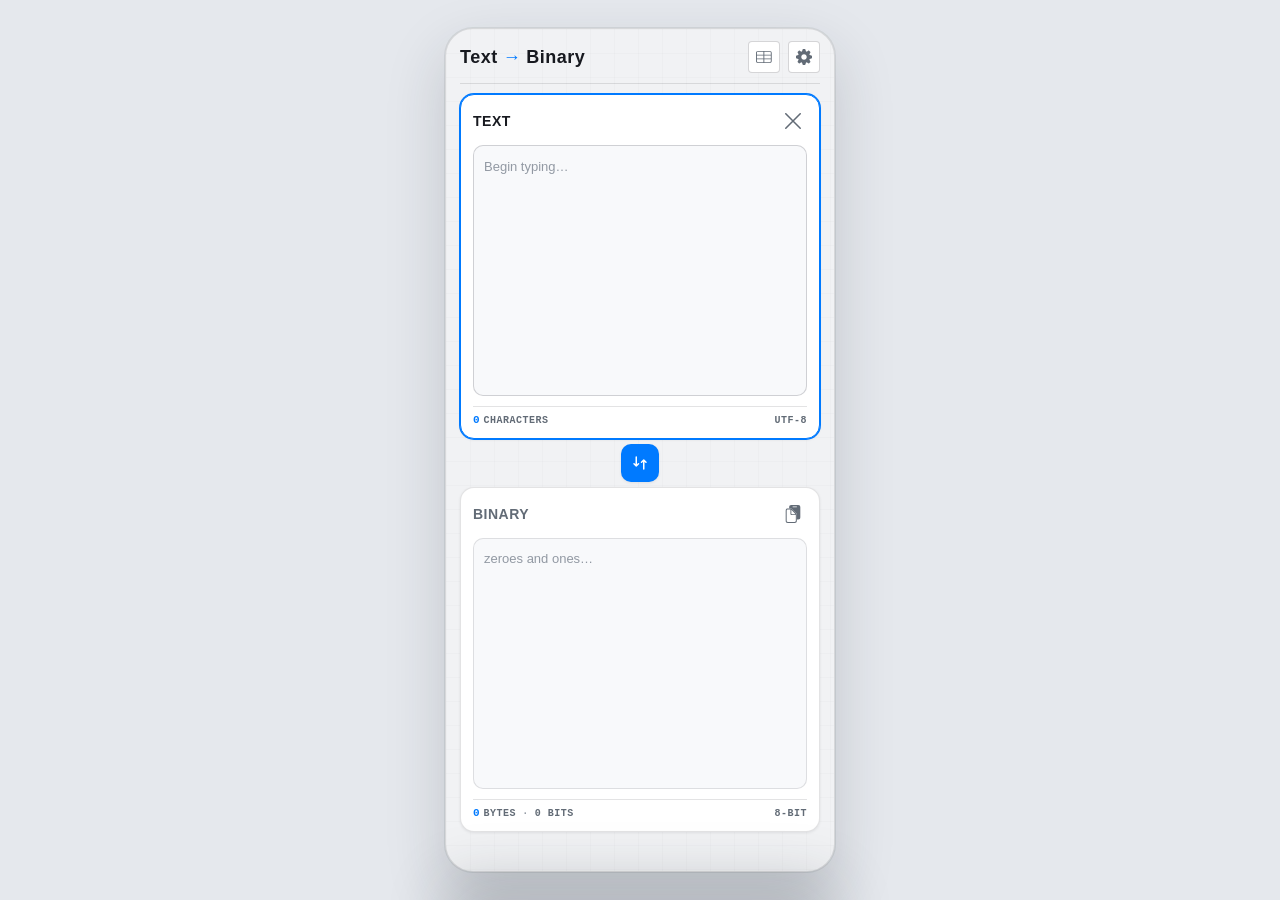
==== index.html @ 782ced68 "Initial commit" ====
<!DOCTYPE html>
<html lang="en" data-theme="light">
<head>
<meta charset="UTF-8">
<meta name="viewport" content="width=device-width, initial-scale=1.0, viewport-fit=cover, user-scalable=no, maximum-scale=1.0, minimum-scale=1.0">
<meta name="apple-mobile-web-app-capable" content="yes">
<meta name="mobile-web-app-capable" content="yes">
<meta name="apple-mobile-web-app-status-bar-style" content="default">
<meta name="apple-mobile-web-app-title" content="Binary">
<meta name="format-detection" content="telephone=no">
<meta name="theme-color" content="#f1f2f4" id="themeColor">
<link rel="apple-touch-icon" href="icon.svg">
<link rel="icon" type="image/svg+xml" href="icon.svg">
<link rel="manifest" href="manifest.json">
<title>Binary Translator</title>
<link rel="stylesheet" href="style.css">
<link rel="stylesheet" href="asciiTable/asciiTable.css">
</head>
<body>

<div class="phone">
  <div class="app">
    <header class="header">
      <div class="title">
        <h1 class="name" id="modeTitle">
          <span id="titleFrom">Text</span>
          <span class="title-arrow">→</span>
          <span id="titleTo">Binary</span>
        </h1>
      </div>
      <div class="header-actions">
        <button class="icon-btn ascii-open-btn" id="asciiOpenBtn" aria-label="Open ASCII lookup table" aria-controls="asciiScreen">
          <svg xmlns="http://www.w3.org/2000/svg" viewBox="0 0 24.0781 18.3672" fill="currentColor"><g><rect height="18.3672" opacity="0" width="24.0781" x="0" y="0" fill="none" stroke="none"/><path d="M0.414062 7.04688L23.3359 7.04688L23.3359 5.66406L0.414062 5.66406ZM0.414062 12.7109L23.3359 12.7109L23.3359 11.3281L0.414062 11.3281ZM11.1406 17.9531L12.5234 17.9531L12.5234 0.414062L11.1406 0.414062ZM3.03906 18.3672L20.625 18.3672C22.6484 18.3672 23.6719 17.3438 23.6719 15.3594L23.6719 3.01562C23.6719 1.02344 22.6484 0 20.625 0L3.03906 0C1.02344 0 0 1.01562 0 3.01562L0 15.3594C0 17.3594 1.02344 18.3672 3.03906 18.3672ZM3.07031 16.9844C1.97656 16.9844 1.38281 16.4062 1.38281 15.2812L1.38281 3.08594C1.38281 1.96875 1.97656 1.38281 3.07031 1.38281L20.6016 1.38281C21.6719 1.38281 22.2812 1.96875 22.2812 3.08594L22.2812 15.2812C22.2812 16.4062 21.6719 16.9844 20.6016 16.9844Z" fill="currentColor" stroke="none"/></g></svg>
        </button>
        <button class="icon-btn settings-btn" id="settingsBtn" aria-label="Settings">
          <svg xmlns="http://www.w3.org/2000/svg" viewBox="0 0 20.953 20.961" fill="currentColor"><g><path d="M9.53125 20.9609L11.4219 20.9609C11.9609 20.9609 12.3359 20.6484 12.4609 20.1094L12.9766 17.9297C13.3359 17.8047 13.6953 17.6641 14.0156 17.5156L15.9219 18.6953C16.375 18.9844 16.875 18.9375 17.2422 18.5625L18.5703 17.2422C18.9453 16.8672 19 16.3594 18.6953 15.8984L17.5234 14.0078C17.6719 13.6719 17.8125 13.3281 17.9219 12.9844L20.1172 12.4688C20.6562 12.3438 20.9531 11.9688 20.9531 11.4297L20.9531 9.5625C20.9531 9.03125 20.6562 8.66406 20.1172 8.53125L17.9375 8.00781C17.8125 7.63281 17.6641 7.28906 17.5391 6.98438L18.7109 5.0625C19 4.60156 18.9688 4.125 18.5859 3.74219L17.2422 2.41406C16.8594 2.0625 16.3984 1.98438 15.9453 2.27344L14.0156 3.46875C13.7031 3.3125 13.3516 3.17969 12.9766 3.05469L12.4609 0.851562C12.3359 0.3125 11.9609 0 11.4219 0L9.53125 0C8.99219 0 8.61719 0.3125 8.49219 0.851562L7.97656 3.03906C7.61719 3.16406 7.25781 3.29688 6.92969 3.46094L5.00781 2.27344C4.55469 1.98438 4.07812 2.04688 3.71094 2.41406L2.36719 3.74219C1.98438 4.125 1.95312 4.60156 2.24219 5.0625L3.41406 6.98438C3.28906 7.28906 3.14062 7.63281 3.01562 8.00781L0.835938 8.53125C0.304688 8.66406 0 9.03125 0 9.5625L0 11.4297C0 11.9688 0.304688 12.3438 0.835938 12.4688L3.03125 12.9844C3.14062 13.3281 3.28125 13.6719 3.42969 14.0078L2.25781 15.8984C1.95312 16.3594 2.00781 16.8672 2.38281 17.2422L3.71094 18.5625C4.07812 18.9375 4.57812 18.9844 5.03125 18.6953L6.9375 17.5156C7.26562 17.6641 7.61719 17.8047 7.97656 17.9297L8.49219 20.1094C8.61719 20.6484 8.99219 20.9609 9.53125 20.9609ZM10.4766 14.0625C8.5 14.0625 6.89062 12.4531 6.89062 10.4766C6.89062 8.5 8.5 6.89062 10.4766 6.89062C12.4531 6.89062 14.0625 8.5 14.0625 10.4766C14.0625 12.4531 12.4531 14.0625 10.4766 14.0625Z" fill="currentColor" stroke="none"/></g></svg>
        </button>
      </div>
    </header>

    <section class="panel active" id="panelText">
      <div class="panel-head">
        <span class="tag">
          <span class="name">Text</span>
        </span>
        <div class="tools">
          <button class="tool" data-act="copy" data-tgt="text" aria-label="Copy text">
            <svg xmlns="http://www.w3.org/2000/svg" viewBox="0 0 20.469 25.18" fill="currentColor"><g><path d="M20.4688 3.03906L20.4688 17.2031C20.4688 19.2188 19.4609 20.2422 17.4609 20.2422L15.5859 20.2422L15.5859 14.0781C15.5859 12.9141 15.4453 12.4062 14.7188 11.6719L8.92969 5.80469C8.24219 5.10156 7.67969 4.9375 6.64062 4.9375L4.88281 4.9375L4.88281 3.03906C4.88281 1.01562 5.89844 0 7.89844 0L17.4609 0C19.4609 0 20.4688 1.01562 20.4688 3.03906ZM10.2891 2.00781C9.875 2.00781 9.67969 2.27344 9.67969 2.5625L9.67969 2.75781C9.67969 3.04688 9.875 3.3125 10.2891 3.3125L15.0703 3.3125C15.4766 3.3125 15.6719 3.04688 15.6719 2.75781L15.6719 2.5625C15.6719 2.27344 15.4766 2.00781 15.0703 2.00781Z" fill="currentColor" stroke="none"/><path d="M0 22.1406C0 24.1641 1.00781 25.1797 3.00781 25.1797L12.5781 25.1797C14.5781 25.1797 15.5859 24.1562 15.5859 22.1406L15.5859 14.0781C15.5859 12.9141 15.4453 12.4062 14.7188 11.6719L8.92969 5.80469C8.24219 5.10156 7.67969 4.9375 6.64062 4.9375L3.00781 4.9375C1.02344 4.9375 0 5.96875 0 7.97656ZM1.38281 22.1172L1.38281 8.00781C1.38281 6.9375 1.96094 6.32031 3.08594 6.32031L6.625 6.32031L6.625 12.3125C6.625 13.5078 7.22656 14.0781 8.39062 14.0781L14.2031 14.0781L14.2031 22.1172C14.2031 23.2031 13.625 23.7969 12.5 23.7969L3.07812 23.7969C1.96094 23.7969 1.38281 23.2031 1.38281 22.1172ZM8.54688 12.7734C8.10156 12.7734 7.92969 12.6016 7.92969 12.1562L7.92969 6.69531L13.9297 12.7734Z" fill="currentColor" stroke="none"/></g></svg>
          </button>
          <button class="tool" data-act="clear" data-tgt="text" aria-label="Clear text">
            <svg xmlns="http://www.w3.org/2000/svg" viewBox="0 0.024 15.805 15.799" fill="currentColor"><g><path d="M14.501 0.243174L0.219736 14.5244C-0.0693262 14.8135-0.0771387 15.3057 0.219736 15.6025C0.524424 15.8916 1.0088 15.8916 1.30567 15.6025L15.5791 1.3213C15.876 1.03224 15.8838 0.540049 15.5791 0.243174C15.2822-0.0458887 14.7979-0.0537012 14.501 0.243174ZM15.5791 14.5244L1.30567 0.243174C1.0088-0.0458887 0.516611-0.0537012 0.219736 0.243174C-0.0693262 0.547861-0.0693262 1.03224 0.219736 1.3213L14.501 15.6025C14.79 15.8916 15.29 15.8994 15.5791 15.6025C15.876 15.2979 15.876 14.8135 15.5791 14.5244Z" fill="currentColor" stroke="none"/></g></svg>
          </button>
        </div>
      </div>
      <div class="content" id="textInput" contenteditable="true" spellcheck="false" autocapitalize="off" autocorrect="off" data-placeholder="Begin typing&hellip;"></div>
      <div class="meta">
        <span><span class="num" id="textNum">0</span><span id="textNumWord">characters</span></span>
        <span id="textEnc">UTF-8</span>
      </div>
    </section>

    <div class="swap-wrap">
      <button class="swap" id="swap" aria-label="Swap direction">
        <svg viewBox="0 0 24 24" fill="none" stroke="currentColor" stroke-width="2" stroke-linecap="round"><path d="M7 4v12m0 0l-3-3m3 3l3-3M17 20V8m0 0l-3 3m3-3l3 3"/></svg>
      </button>
    </div>

    <section class="panel" id="panelBin">
      <div class="panel-head">
        <span class="tag">
          <span class="name">Binary</span>
        </span>
        <div class="tools">
          <button class="tool" data-act="copy" data-tgt="bin" aria-label="Copy binary">
            <svg xmlns="http://www.w3.org/2000/svg" viewBox="0 0 20.469 25.18" fill="currentColor"><g><path d="M20.4688 3.03906L20.4688 17.2031C20.4688 19.2188 19.4609 20.2422 17.4609 20.2422L15.5859 20.2422L15.5859 14.0781C15.5859 12.9141 15.4453 12.4062 14.7188 11.6719L8.92969 5.80469C8.24219 5.10156 7.67969 4.9375 6.64062 4.9375L4.88281 4.9375L4.88281 3.03906C4.88281 1.01562 5.89844 0 7.89844 0L17.4609 0C19.4609 0 20.4688 1.01562 20.4688 3.03906ZM10.2891 2.00781C9.875 2.00781 9.67969 2.27344 9.67969 2.5625L9.67969 2.75781C9.67969 3.04688 9.875 3.3125 10.2891 3.3125L15.0703 3.3125C15.4766 3.3125 15.6719 3.04688 15.6719 2.75781L15.6719 2.5625C15.6719 2.27344 15.4766 2.00781 15.0703 2.00781Z" fill="currentColor" stroke="none"/><path d="M0 22.1406C0 24.1641 1.00781 25.1797 3.00781 25.1797L12.5781 25.1797C14.5781 25.1797 15.5859 24.1562 15.5859 22.1406L15.5859 14.0781C15.5859 12.9141 15.4453 12.4062 14.7188 11.6719L8.92969 5.80469C8.24219 5.10156 7.67969 4.9375 6.64062 4.9375L3.00781 4.9375C1.02344 4.9375 0 5.96875 0 7.97656ZM1.38281 22.1172L1.38281 8.00781C1.38281 6.9375 1.96094 6.32031 3.08594 6.32031L6.625 6.32031L6.625 12.3125C6.625 13.5078 7.22656 14.0781 8.39062 14.0781L14.2031 14.0781L14.2031 22.1172C14.2031 23.2031 13.625 23.7969 12.5 23.7969L3.07812 23.7969C1.96094 23.7969 1.38281 23.2031 1.38281 22.1172ZM8.54688 12.7734C8.10156 12.7734 7.92969 12.6016 7.92969 12.1562L7.92969 6.69531L13.9297 12.7734Z" fill="currentColor" stroke="none"/></g></svg>
          </button>
          <button class="tool" data-act="clear" data-tgt="bin" aria-label="Clear binary">
            <svg xmlns="http://www.w3.org/2000/svg" viewBox="0 0.024 15.805 15.799" fill="currentColor"><g><path d="M14.501 0.243174L0.219736 14.5244C-0.0693262 14.8135-0.0771387 15.3057 0.219736 15.6025C0.524424 15.8916 1.0088 15.8916 1.30567 15.6025L15.5791 1.3213C15.876 1.03224 15.8838 0.540049 15.5791 0.243174C15.2822-0.0458887 14.7979-0.0537012 14.501 0.243174ZM15.5791 14.5244L1.30567 0.243174C1.0088-0.0458887 0.516611-0.0537012 0.219736 0.243174C-0.0693262 0.547861-0.0693262 1.03224 0.219736 1.3213L14.501 15.6025C14.79 15.8916 15.29 15.8994 15.5791 15.6025C15.876 15.2979 15.876 14.8135 15.5791 14.5244Z" fill="currentColor" stroke="none"/></g></svg>
          </button>
        </div>
      </div>
      <div class="content" id="binInput" contenteditable="false" inputmode="none" spellcheck="false" autocapitalize="off" autocorrect="off" role="textbox" aria-label="Binary input" aria-multiline="true" tabindex="0" data-placeholder="zeroes and ones&hellip;"></div>
      <div class="meta">
        <span><span class="num" id="binNum">0</span><span id="binNumWord">bytes</span><span class="dot-sep">&middot;</span><span id="binBits">0 bits</span></span>
        <span>8-bit</span>
      </div>
    </section>

    <div class="kbd hidden" id="kbd">
      <button class="key" type="button" data-k="0" aria-label="Zero">0</button>
      <button class="key" type="button" data-k="1" aria-label="One">1</button>
      <button class="key key-back" type="button" data-k="back" aria-label="Backspace">
        <svg xmlns="http://www.w3.org/2000/svg" viewBox="0 0.023 21.539 18.359" fill="currentColor"><g><path d="M18.4922 18.3828C20.5078 18.3828 21.5391 17.375 21.5391 15.375L21.5391 3.03125C21.5391 1.03125 20.5078 0.0234375 18.4922 0.0234375L9.82031 0.0234375C8.66406 0.0234375 7.71094 0.296875 6.91406 1.13281L0.90625 7.33594C0.273438 7.98438 0 8.5625 0 9.17969C0 9.79688 0.265625 10.3828 0.90625 11.0312L6.92188 17.1641C7.71875 17.9922 8.67188 18.375 9.82812 18.375ZM18.4688 17L9.80469 17C9.02344 17 8.5 16.7812 7.95312 16.2188L1.97656 10.1172C1.61719 9.74219 1.5 9.47656 1.5 9.17969C1.5 8.88281 1.625 8.61719 1.97656 8.25L7.94531 2.08594C8.48438 1.52344 9.02344 1.40625 9.79688 1.40625L18.4688 1.40625C19.5547 1.40625 20.1484 1.98438 20.1484 3.10156L20.1484 15.3047C20.1484 16.4219 19.5547 17 18.4688 17Z" fill="currentColor" stroke="none"/><path d="M9.61719 13.1797L16.5703 6.21094C16.7109 6.07812 16.7891 5.91406 16.7891 5.71875C16.7891 5.33594 16.4766 5.03906 16.0859 5.03906C15.8984 5.03906 15.7344 5.10156 15.6016 5.25L8.625 12.1953C8.48438 12.3359 8.40625 12.5 8.40625 12.6953C8.40625 13.0781 8.71875 13.3984 9.10938 13.3984C9.3125 13.3984 9.47656 13.3125 9.61719 13.1797ZM15.5859 13.1797C15.7188 13.3125 15.8828 13.3984 16.0859 13.3984C16.4766 13.3984 16.7891 13.0781 16.7891 12.6953C16.7891 12.5 16.7109 12.3359 16.5703 12.1953L9.60156 5.25C9.46094 5.10156 9.30469 5.03906 9.10938 5.03906C8.71875 5.03906 8.40625 5.33594 8.40625 5.71875C8.40625 5.91406 8.48438 6.07812 8.625 6.21094Z" fill="currentColor" stroke="none"/></g></svg>
      </button>
    </div>
  </div>

  <section class="ascii-screen" id="asciiScreen" aria-hidden="true" aria-label="ASCII lookup table">
    <div class="ascii-topbar">
      <button class="ascii-back" id="asciiBackBtn" aria-label="Close ASCII lookup table">
        <svg viewBox="0 0 24 24" fill="none" aria-hidden="true">
          <path d="M15 5l-7 7 7 7" stroke="currentColor" stroke-width="2.2" stroke-linecap="round" stroke-linejoin="round"/>
        </svg>
      </button>
      <div class="ascii-title-block">
        <h2>ASCII Table</h2>
        <span id="asciiCount">128 codes</span>
      </div>
    </div>

    <div class="ascii-controls">
      <div class="ascii-filter-wrap" id="asciiFilters" aria-label="ASCII category filter"></div>
      <label class="ascii-search" for="asciiSearch">
        <svg viewBox="0 0 24 24" fill="none" aria-hidden="true">
          <circle cx="11" cy="11" r="6.5" stroke="currentColor" stroke-width="1.9"/>
          <path d="M16 16l4 4" stroke="currentColor" stroke-width="1.9" stroke-linecap="round"/>
        </svg>
        <input id="asciiSearch" type="search" autocomplete="off" spellcheck="false" placeholder="Search A, space, 65, 0x41, 01000001">
      </label>
    </div>

    <div class="ascii-table-shell">
      <div class="ascii-table-head" aria-hidden="true">
        <span>Character</span>
        <span>Binary</span>
        <span>Dec</span>
        <span>Hex</span>
        <span>Description</span>
      </div>
      <div class="ascii-list" id="asciiList"></div>
      <div class="ascii-empty" id="asciiEmpty" hidden>No matching codes</div>
    </div>

    <div class="ascii-toast" id="asciiToast" role="status" aria-live="polite"></div>
  </section>
</div>

<!-- Settings Sheet -->
<div class="sheet-backdrop" id="sheetBackdrop"></div>
<div class="sheet" id="settingsSheet" role="dialog" aria-modal="true" aria-label="Settings" aria-hidden="true">
  <div class="sheet-handle"></div>
  <div class="sheet-head">
    <h2 class="sheet-title">Settings</h2>
    <button class="sheet-close" id="sheetClose" aria-label="Close settings">Done</button>
  </div>
  <div class="sheet-body">

    <div class="setting">
      <div class="setting-label">Appearance</div>
      <div class="seg" data-setting="theme">
        <button class="seg-btn active" data-val="light">Light</button>
        <button class="seg-btn" data-val="dark">Dark</button>
        <button class="seg-btn" data-val="auto">Auto</button>
      </div>
    </div>

    <div class="setting">
      <div class="setting-label">Byte separator</div>
      <div class="seg" data-setting="separator">
        <button class="seg-btn active" data-val="space">Space</button>
        <button class="seg-btn" data-val="comma">Comma</button>
        <button class="seg-btn" data-val="dash">Dash</button>
        <button class="seg-btn" data-val="custom">Custom</button>
      </div>
      <input type="text" class="sep-custom" id="sepCustom" placeholder="Type your separator (e.g. | or &middot;)" maxlength="3" hidden>
    </div>

    <div class="setting">
      <div class="setting-label">Encoding</div>
      <div class="seg" data-setting="encoding">
        <button class="seg-btn active" data-val="utf8">UTF-8</button>
        <button class="seg-btn" data-val="ascii">ASCII</button>
      </div>
      <div class="setting-hint">UTF-8 supports emoji and accented characters. ASCII is English only.</div>
    </div>

    <div class="setting setting-row">
      <div>
        <div class="setting-label">Tap byte to preview</div>
        <div class="setting-hint">Tap a binary byte to see its character</div>
      </div>
      <button class="toggle" id="tapPreviewToggle" role="switch" aria-checked="true">
        <span class="toggle-track"><span class="toggle-knob"></span></span>
      </button>
    </div>

    <div class="setting-foot">
      <button class="reset-btn" id="resetSettings">Reset to defaults</button>
    </div>

  </div>
</div>

<!-- Byte preview toast -->
<div class="toast" id="toast" role="status" aria-live="polite"></div>

<script src="script.js"></script>
<script src="asciiTable/asciiTable.js"></script>
</body>
</html>
---- style.css ----
/* ---- Theme tokens ---- */
:root,
[data-theme="light"],
[data-theme="auto"] {
  --bg: #f1f2f4;
  --bg-secondary: #ffffff;
  --bg-hover: #e6e9ee;
  --surface: #f8f9fb;
  --surface-raised: #ffffff;
  --border: rgba(24, 27, 33, 0.12);
  --border-strong: rgba(24, 27, 33, 0.18);
  --text: #17191f;
  --text-secondary: #626b76;
  --text-tertiary: #9299a3;
  --accent: #007aff;
  --accent-hover: #006edc;
  --accent-dim: rgba(0, 122, 255, 0.11);
  --success: #34c759;
  --radius: 8px;
  --control-radius: 4px;
  --font: -apple-system, BlinkMacSystemFont, "Segoe UI", Roboto, sans-serif;
  --mono: "SFMono-Regular", Consolas, "Liberation Mono", Menlo, monospace;
  --app-pad-x: 14px;
  --app-pad-top: max(12px, env(safe-area-inset-top));
  --app-pad-bottom: max(28px, calc(env(safe-area-inset-bottom) + 8px));
  --body-bg: #e5e8ed;
  --shadow-1: 0 1px 3px rgba(12, 18, 28, 0.08);
  --shadow-2: 0 24px 60px rgba(31, 38, 48, 0.18), 0 0 0 1px rgba(24, 27, 33, 0.08);
  --sheet-shadow: 0 -20px 60px rgba(31, 38, 48, 0.2);
  --panel-grid: linear-gradient(rgba(24, 27, 33, 0.035) 1px, transparent 1px),
    linear-gradient(90deg, rgba(24, 27, 33, 0.035) 1px, transparent 1px);
  --paper: var(--surface);
  --card: var(--bg-secondary);
  --rule: var(--border);
  --rule-2: var(--border-strong);
  --ink: var(--text);
  --ink-2: var(--text-secondary);
  --ink-3: var(--text-secondary);
  --ink-4: var(--text-tertiary);
  --accent-soft: var(--accent-dim);
  --caret-blue: #007aff;
  --kbd-bg: rgba(209, 213, 219, 0.96);
  --kbd-key: #ffffff;
  --kbd-mod-key: #acb3bd;
  --kbd-key-active: #d8eaff;
  --kbd-mod-key-active: #c3cedb;
  --kbd-key-shadow: 0 1px 0 rgba(0, 0, 0, 0.34), 0 1px 3px rgba(28, 34, 43, 0.12);
}

[data-theme="dark"] {
  --bg: #1a1a1e;
  --bg-secondary: #242428;
  --bg-hover: #35353d;
  --surface: #2a2a30;
  --surface-raised: #323238;
  --border: rgba(255, 255, 255, 0.1);
  --border-strong: rgba(255, 255, 255, 0.14);
  --text: #f2f2f7;
  --text-secondary: #8e8e93;
  --text-tertiary: #636366;
  --accent: #007aff;
  --accent-hover: #0a84ff;
  --accent-dim: rgba(0, 122, 255, 0.15);
  --success: #34c759;
  --body-bg: #121216;
  --shadow-1: 0 1px 3px rgba(0, 0, 0, 0.18);
  --shadow-2: 0 24px 60px rgba(0, 0, 0, 0.48), 0 0 0 1px rgba(255, 255, 255, 0.04);
  --sheet-shadow: 0 -20px 60px rgba(0, 0, 0, 0.42);
  --panel-grid: linear-gradient(rgba(255, 255, 255, 0.025) 1px, transparent 1px),
    linear-gradient(90deg, rgba(255, 255, 255, 0.025) 1px, transparent 1px);
  --caret-blue: #0a84ff;
  --kbd-bg: rgba(48, 52, 59, 0.97);
  --kbd-key: #6f7681;
  --kbd-mod-key: #4f5661;
  --kbd-key-active: #87919d;
  --kbd-mod-key-active: #68727f;
  --kbd-key-shadow: 0 1px 0 rgba(255, 255, 255, 0.08), 0 2px 5px rgba(0, 0, 0, 0.24);
}

@media (prefers-color-scheme: dark) {
  [data-theme="auto"] {
    --bg: #1a1a1e;
    --bg-secondary: #242428;
    --bg-hover: #35353d;
    --surface: #2a2a30;
    --surface-raised: #323238;
    --border: rgba(255, 255, 255, 0.1);
    --border-strong: rgba(255, 255, 255, 0.14);
    --text: #f2f2f7;
    --text-secondary: #8e8e93;
    --text-tertiary: #636366;
    --accent: #007aff;
    --accent-hover: #0a84ff;
    --accent-dim: rgba(0, 122, 255, 0.15);
    --success: #34c759;
    --body-bg: #121216;
    --shadow-1: 0 1px 3px rgba(0, 0, 0, 0.18);
    --shadow-2: 0 24px 60px rgba(0, 0, 0, 0.48), 0 0 0 1px rgba(255, 255, 255, 0.04);
    --sheet-shadow: 0 -20px 60px rgba(0, 0, 0, 0.42);
    --panel-grid: linear-gradient(rgba(255, 255, 255, 0.025) 1px, transparent 1px),
      linear-gradient(90deg, rgba(255, 255, 255, 0.025) 1px, transparent 1px);
    --caret-blue: #0a84ff;
    --kbd-bg: rgba(48, 52, 59, 0.97);
    --kbd-key: #6f7681;
    --kbd-mod-key: #4f5661;
    --kbd-key-active: #87919d;
    --kbd-mod-key-active: #68727f;
    --kbd-key-shadow: 0 1px 0 rgba(255, 255, 255, 0.08), 0 2px 5px rgba(0, 0, 0, 0.24);
  }
}

/* ---- Reset & base ---- */
*, *::before, *::after {
  box-sizing: border-box;
  margin: 0;
  padding: 0;
  -webkit-tap-highlight-color: transparent;
}

html,
body {
  height: 100%;
  overflow: hidden;
  overscroll-behavior: none;
  background: var(--body-bg);
  color: var(--text);
  font-family: var(--font);
  font-size: 16px;
  line-height: 1.4;
  touch-action: manipulation;
  user-select: none;
  -webkit-user-select: none;
  -webkit-touch-callout: none;
  transition: background-color 0.2s ease, color 0.2s ease;
}

body {
  display: flex;
  align-items: center;
  justify-content: center;
}

button {
  border: 0;
  background: transparent;
  color: inherit;
  font: inherit;
  cursor: pointer;
  touch-action: manipulation;
}

input {
  color: inherit;
  font: inherit;
}

/* ---- Phone container (desktop preview) ---- */
.phone {
  position: relative;
  overflow: hidden;
  width: 390px;
  height: 844px;
  border: 1px solid var(--border);
  border-radius: 28px;
  background: var(--bg);
  box-shadow: var(--shadow-2);
  transition: background-color 0.2s ease, border-color 0.2s ease;
}

.phone::before {
  content: "";
  position: absolute;
  inset: 0;
  background-image: var(--panel-grid);
  background-size: 24px 24px;
  opacity: 0.45;
  pointer-events: none;
}

@media (max-width: 500px) {
  body {
    background: var(--bg);
  }

  .phone {
    width: 100vw;
    height: 100vh;
    height: 100dvh;
    border: 0;
    border-radius: 0;
    box-shadow: none;
  }
}

/* ---- App layout ---- */
.app {
  position: relative;
  z-index: 1;
  display: flex;
  flex-direction: column;
  height: 100%;
  padding: var(--app-pad-top) var(--app-pad-x) var(--app-pad-bottom);
}

/* ---- Header ---- */
.header {
  display: flex;
  flex: 0 0 auto;
  align-items: center;
  justify-content: space-between;
  padding: 0 0 10px;
  margin-bottom: 10px;
  border-bottom: 1px solid var(--border);
}

.title {
  display: flex;
  align-items: center;
  min-width: 0;
}

.title .name {
  display: inline-flex;
  align-items: center;
  color: var(--text);
  font-family: var(--font);
  font-size: 18px;
  font-weight: 600;
  line-height: 1;
  letter-spacing: 0.5px;
  transform-origin: left center;
  transition: opacity 0.12s ease, transform 0.12s ease, filter 0.12s ease;
  white-space: nowrap;
  will-change: opacity, transform;
}

.title .title-arrow {
  color: var(--accent);
  margin: 0 5px;
}

.title .name.title-exit {
  filter: blur(2px);
  opacity: 0;
  transform: translateY(-4px) scale(0.995);
}

.title .name.title-enter {
  animation: titleFadeIn 0.18s cubic-bezier(.32, .72, .15, 1) both;
  transition: none;
}

@keyframes titleFadeIn {
  from {
    filter: blur(2px);
    opacity: 0;
    transform: translateY(4px) scale(0.995);
  }

  to {
    filter: blur(0);
    opacity: 1;
    transform: translateY(0);
  }
}

.header-actions {
  display: flex;
  align-items: center;
  gap: 8px;
}

.icon-btn {
  display: inline-flex;
  align-items: center;
  justify-content: center;
  width: 32px;
  height: 32px;
  padding: 5px;
  border: 1px solid var(--border-strong);
  border-radius: var(--control-radius);
  background: var(--surface-raised);
  color: var(--text-secondary);
  transition: background-color 0.15s ease, border-color 0.15s ease, color 0.15s ease, transform 0.15s ease;
}

.icon-btn:hover {
  background: var(--bg-hover);
  color: var(--text);
}

.icon-btn:active {
  transform: scale(0.96);
  opacity: 0.75;
}

.icon-btn:focus-visible {
  outline: 2px solid var(--accent);
  outline-offset: 2px;
}

.icon-btn svg {
  display: block;
  width: 16px;
  height: 16px;
}

/* ---- Panels ---- */
.panel {
  position: relative;
  display: flex;
  flex: 1 1 0;
  flex-direction: column;
  min-height: 110px;
  padding: 12px;
  border: 1px solid var(--border);
  border-radius: 14px;
  background: var(--bg-secondary);
  box-shadow: var(--shadow-1);
  transition: border-color 0.18s ease, box-shadow 0.18s ease, background-color 0.18s ease;
}

#panelText {
  margin-bottom: 5px;
}

#panelBin {
  margin-top: 5px;
}

.panel.active {
  border-color: var(--accent);
  box-shadow: 0 0 0 1px var(--accent), var(--shadow-1);
}

.panel-head {
  display: flex;
  flex: 0 0 auto;
  align-items: center;
  justify-content: space-between;
  gap: 10px;
  margin-bottom: 10px;
}

.tag {
  display: flex;
  min-width: 0;
  align-items: center;
  gap: 8px;
}

.tag .name {
  color: var(--text-secondary);
  font-family: var(--font);
  font-size: 14px;
  font-weight: 700;
  line-height: 1;
  letter-spacing: 0.5px;
  text-transform: uppercase;
}

.panel.active .tag .name {
  color: var(--text);
}

.tools {
  display: flex;
  flex: 0 0 auto;
  align-items: center;
  gap: 6px;
}

.tool {
  display: inline-flex;
  align-items: center;
  justify-content: center;
  width: 28px;
  height: 28px;
  padding: 5px;
  border: 1px solid transparent;
  border-radius: var(--control-radius);
  color: var(--text-secondary);
  transition: background-color 0.15s ease, border-color 0.15s ease, color 0.15s ease, transform 0.15s ease;
}

.tool:hover {
  border-color: var(--border-strong);
  background: var(--surface-raised);
  color: var(--text);
}

.tool:active {
  transform: scale(0.96);
  opacity: 0.72;
}

.tool:focus-visible {
  outline: 2px solid var(--accent);
  outline-offset: 2px;
}

.tool svg {
  display: block;
  width: 18px;
  height: 18px;
}

.btn-success { background-color:var(--success) !important; color:#fff !important; border-color:var(--success) !important; }
.btn-yellow { background-color:#ffcc00 !important; color:#1a1a1e !important; border-color:#ffcc00 !important; }

.ring-yellow { border-color:#ffcc00 !important; box-shadow:0 0 0 1px #ffcc00 !important; }
.ring-green { border-color:var(--success) !important; box-shadow:0 0 0 1px var(--success) !important; }

.panel.active .tool[data-act="copy"],
.panel:not(.active) .tool[data-act="clear"] {
  display: none;
}

.content {
  flex: 1 1 0;
  min-height: 0;
  padding: 10px;
  overflow-x: hidden;
  overflow-y: auto;
  border: 1px solid var(--border);
  border-radius: 10px;
  outline: none;
  background: var(--surface);
  color: var(--text);
  cursor: text;
  caret-color: var(--caret-blue);
  font-size: 14px;
  font-weight: 400;
  line-height: 1.55;
  word-break: break-word;
  scrollbar-width: none;
  user-select: text;
  -webkit-user-select: text;
  transition: border-color 0.2s, box-shadow 0.2s, background-color 0.18s ease;
}

.content:focus,
.panel.active .content {
  border-color: var(--border-strong);
}

.content::-webkit-scrollbar {
  display: none;
  width: 0;
}

.content[contenteditable="false"] {
  cursor: default;
}

.content:empty::before {
  content: attr(data-placeholder);
  color: var(--text-tertiary);
  font-family: var(--font);
  font-size: 13px;
  font-style: normal;
  font-weight: 500;
  pointer-events: none;
}

#binInput {
  color: var(--text-secondary);
  font-family: var(--mono);
  font-size: 14px;
  letter-spacing: 0;
  white-space: pre-wrap;
  word-break: break-all;
  overflow-wrap: anywhere;
  -webkit-user-modify: read-write-plaintext-only;
}

.panel.active #binInput {
  color: var(--text);
}

#binInput[contenteditable="false"] {
  cursor: text;
}

#binInput:focus {
  border-color: var(--accent);
  box-shadow: 0 0 0 2px var(--accent-dim);
}

#binInput .byte {
  display: inline-block;
  padding: 1px 2px;
  margin: 0 -2px;
  border-radius: 3px;
  cursor: pointer;
  transition: background-color 0.12s ease, color 0.12s ease;
}

#binInput .byte:active,
#binInput .byte.flash {
  background: var(--accent);
  color: #fff;
}

.meta {
  display: flex;
  flex: 0 0 auto;
  align-items: center;
  justify-content: space-between;
  gap: 10px;
  padding-top: 8px;
  margin-top: 10px;
  border-top: 1px solid var(--border);
  color: var(--text-secondary);
  font-family: var(--mono);
  font-size: 10px;
  font-weight: 600;
  line-height: 1;
  letter-spacing: 0.5px;
  text-transform: uppercase;
}

.meta .num {
  margin-right: 4px;
  color: var(--accent);
  font-family: var(--mono);
  font-size: 11px;
  font-style: normal;
  font-weight: 700;
  letter-spacing: 0;
  text-transform: none;
}

.meta .dot-sep {
  margin: 0 6px;
  color: var(--text-tertiary);
}

/* ---- Swap button ---- */
.swap-wrap {
  position: relative;
  z-index: 2;
  display: flex;
  flex: 0 0 auto;
  justify-content: center;
  height: 38px;
  margin: 0;
}

.swap {
  display: inline-flex;
  align-items: center;
  justify-content: center;
  width: 38px;
  height: 38px;
  border: 0;
  border-radius: 10px;
  background: var(--accent);
  color: #fff;
  box-shadow: var(--shadow-1);
  transition: background-color 0.15s ease, transform 0.24s ease, opacity 0.15s ease;
}

.swap:hover {
  background: var(--accent-hover);
}

.swap:active {
  transform: rotate(180deg) scale(0.96);
  opacity: 0.75;
}

.swap:focus-visible {
  outline: 2px solid var(--accent);
  outline-offset: 3px;
}

.swap svg {
  display: block;
  width: 18px;
  height: 18px;
}

/* ---- Keyboard ---- */
.kbd {
  position: relative;
  display: grid;
  flex: 0 0 auto;
  grid-template-columns: minmax(0, 1fr) minmax(0, 1fr) minmax(54px, 0.82fr);
  gap: 7px;
  max-height: 260px;
  padding: 9px 8px calc(10px + env(safe-area-inset-bottom));
  margin: 10px calc(0px - var(--app-pad-x)) calc(0px - var(--app-pad-bottom));
  overflow: hidden;
  border-top: 1px solid rgba(118, 124, 133, 0.34);
  background: var(--kbd-bg);
  -webkit-backdrop-filter: blur(18px);
  backdrop-filter: blur(18px);
  touch-action: none;
  transition: max-height 0.28s cubic-bezier(0.32, 0.72, 0.15, 1),
    opacity 0.18s ease,
    padding 0.28s cubic-bezier(0.32, 0.72, 0.15, 1),
    margin 0.28s cubic-bezier(0.32, 0.72, 0.15, 1),
    border-color 0.28s ease;
}

.kbd::before {
  content: none;
}

.kbd.hidden {
  max-height: 0;
  padding-top: 0;
  padding-bottom: 0;
  margin-bottom: 0;
  border-top-color: transparent;
  opacity: 0;
  pointer-events: none;
}

.key {
  position: relative;
  display: inline-flex;
  align-items: center;
  justify-content: center;
  min-width: 0;
  height: clamp(52px, 13.5vw, 60px);
  border: 0;
  border-radius: 7px;
  background: var(--kbd-key);
  color: var(--text);
  font-family: var(--mono);
  font-size: 28px;
  font-weight: 700;
  letter-spacing: 0;
  box-shadow: var(--kbd-key-shadow);
  touch-action: none;
  transition: background-color 0.05s ease, color 0.05s ease, transform 0.05s ease, box-shadow 0.05s ease, opacity 0.05s ease;
  user-select: none;
  -webkit-user-select: none;
}

.key:hover {
  background: var(--kbd-key);
}

.key:active,
.key.is-pressing {
  background: var(--kbd-key-active);
  color: var(--caret-blue);
  box-shadow: inset 0 1px 3px rgba(0, 56, 120, 0.18), 0 1px 0 rgba(255, 255, 255, 0.22);
  transform: translateY(1px);
}

.key:focus-visible {
  outline: 2px solid var(--accent);
  outline-offset: 2px;
}

.key-back svg {
  width: 24px;
  height: 24px;
  color: currentColor;
}

.key-back {
  background: var(--kbd-mod-key);
  color: var(--text);
}

.key-back:hover {
  background: var(--kbd-mod-key);
}

.key-back:active,
.key-back.is-pressing {
  background: var(--kbd-mod-key-active);
  color: var(--caret-blue);
}

/* ---- Settings sheet ---- */
.sheet-backdrop {
  position: fixed;
  inset: 0;
  z-index: 100;
  background: rgba(0, 0, 0, 0.45);
  opacity: 0;
  pointer-events: none;
  -webkit-backdrop-filter: blur(3px);
  backdrop-filter: blur(3px);
  transition: opacity 0.25s ease;
}

.sheet-backdrop.open {
  opacity: 1;
  pointer-events: auto;
}

.sheet {
  position: fixed;
  bottom: 0;
  left: 50%;
  z-index: 101;
  display: flex;
  flex-direction: column;
  width: 390px;
  max-width: 100vw;
  max-height: 80vh;
  overflow: hidden;
  border: 1px solid var(--border-strong);
  border-bottom: 0;
  border-radius: 12px 12px 0 0;
  background: var(--surface);
  box-shadow: var(--sheet-shadow);
  transform: translate(-50%, 100%);
  transition: transform 0.32s cubic-bezier(0.32, 0.72, 0.15, 1.02);
}

.sheet.open {
  transform: translate(-50%, 0);
}

@media (max-width: 500px) {
  .sheet {
    width: 100vw;
  }
}

.sheet-handle {
  flex: 0 0 auto;
  width: 34px;
  height: 4px;
  margin: 10px auto 0;
  border-radius: 99px;
  background: var(--text-tertiary);
  opacity: 0.5;
}

.sheet-head {
  display: flex;
  flex: 0 0 auto;
  align-items: center;
  justify-content: space-between;
  gap: 12px;
  padding: 12px 18px;
  border-bottom: 1px solid var(--border);
  background: var(--bg-secondary);
}

.sheet-title {
  color: var(--text);
  font-family: var(--font);
  font-size: 15px;
  font-weight: 600;
  line-height: 1;
  letter-spacing: 0.5px;
}

.sheet-title::first-letter {
  color: inherit;
}

.sheet-close {
  display: inline-flex;
  align-items: center;
  justify-content: center;
  min-height: 30px;
  padding: 7px 12px;
  border-radius: 10px;
  background: var(--accent);
  color: #fff;
  font-size: 12px;
  font-weight: 500;
  letter-spacing: 0;
  transition: background-color 0.15s ease, transform 0.15s ease, opacity 0.15s ease;
}

.sheet-close:hover {
  background: var(--accent-hover);
}

.sheet-close:active {
  transform: scale(0.97);
  opacity: 0.75;
}

.sheet-close:focus-visible {
  outline: 2px solid var(--accent);
  outline-offset: 2px;
}

.sheet-body {
  padding: 8px 18px calc(20px + env(safe-area-inset-bottom));
  overflow-y: auto;
  scrollbar-width: none;
}

.sheet-body::-webkit-scrollbar {
  display: none;
}

.setting {
  padding: 14px 0;
  border-bottom: 1px solid var(--border);
}

.setting:last-of-type {
  border-bottom: 0;
}

.setting-row {
  display: flex;
  align-items: center;
  justify-content: space-between;
  gap: 16px;
}

.setting-label {
  margin-bottom: 10px;
  color: var(--text-secondary);
  font-family: var(--font);
  font-size: 11px;
  font-weight: 700;
  line-height: 1;
  letter-spacing: 0.5px;
  text-transform: uppercase;
}

.setting-row .setting-label {
  margin-bottom: 4px;
}

.setting-hint {
  margin-top: 8px;
  color: var(--text-secondary);
  font-size: 12px;
  font-weight: 400;
  line-height: 1.45;
}

.setting-row .setting-hint {
  margin-top: 2px;
}

/* Segmented control */
.seg {
  display: grid;
  grid-auto-columns: 1fr;
  grid-auto-flow: column;
  gap: 4px;
  padding: 3px;
  border: 1px solid var(--border);
  border-radius: 6px;
  background: var(--bg-secondary);
}

.seg-btn {
  display: inline-flex;
  align-items: center;
  justify-content: center;
  min-height: 30px;
  padding: 7px 6px;
  border: 1px solid transparent;
  border-radius: var(--control-radius);
  color: var(--text-secondary);
  font-size: 12px;
  font-weight: 600;
  line-height: 1;
  white-space: nowrap;
  transition: background-color 0.15s ease, border-color 0.15s ease, color 0.15s ease, transform 0.15s ease;
}

.seg-btn:hover {
  background: var(--bg-hover);
  color: var(--text);
}

.seg-btn.active {
  border-color: var(--accent);
  background: var(--accent-dim);
  color: var(--accent);
}

.seg-btn:active {
  transform: scale(0.98);
  opacity: 0.78;
}

.seg-btn:focus-visible {
  outline: 2px solid var(--accent);
  outline-offset: 2px;
}

.sep-custom {
  display: block;
  width: 100%;
  margin-top: 10px;
  padding: 10px;
  border: 1px solid var(--border-strong);
  border-radius: var(--control-radius);
  outline: none;
  background: var(--surface-raised);
  color: var(--text);
  font-family: var(--mono);
  font-size: 12px;
  transition: border-color 0.15s ease, background-color 0.15s ease;
  user-select: text;
  -webkit-user-select: text;
}

.sep-custom:focus {
  border-color: var(--accent);
  background: var(--surface);
}

.sep-custom[hidden] {
  display: none;
}

.sep-custom::placeholder {
  color: var(--text-tertiary);
}

/* Toggle switch */
.toggle {
  position: relative;
  display: block;
  flex: 0 0 auto;
  width: 48px;
  height: 28px;
}

.toggle-track {
  position: relative;
  display: block;
  width: 100%;
  height: 100%;
  border: 1px solid var(--border-strong);
  border-radius: 999px;
  background: var(--surface-raised);
  transition: background-color 0.2s ease, border-color 0.2s ease;
}

.toggle-knob {
  position: absolute;
  top: 3px;
  left: 3px;
  width: 20px;
  height: 20px;
  border-radius: 50%;
  background: var(--text-secondary);
  box-shadow: 0 1px 3px rgba(0, 0, 0, 0.25);
  transition: transform 0.2s ease, background-color 0.2s ease;
}

.toggle[aria-checked="true"] .toggle-track {
  border-color: var(--accent);
  background: var(--accent-dim);
}

.toggle[aria-checked="true"] .toggle-knob {
  background: var(--accent);
  transform: translateX(20px);
}

.toggle:focus-visible {
  outline: 2px solid var(--accent);
  outline-offset: 2px;
  border-radius: 999px;
}

.setting-foot {
  display: flex;
  justify-content: center;
  padding-top: 18px;
}

.reset-btn {
  display: inline-flex;
  align-items: center;
  justify-content: center;
  min-height: 32px;
  padding: 8px 12px;
  border: 1px solid var(--border-strong);
  border-radius: var(--control-radius);
  background: var(--surface-raised);
  color: var(--text-secondary);
  font-size: 11px;
  font-weight: 700;
  letter-spacing: 0.5px;
  text-transform: uppercase;
  transition: background-color 0.15s ease, color 0.15s ease, border-color 0.15s ease, transform 0.15s ease;
}

.reset-btn:hover {
  background: var(--bg-hover);
  color: var(--text);
}

.reset-btn:active {
  transform: scale(0.98);
  opacity: 0.75;
}

/* ---- Toast (byte preview) ---- */
.toast {
  position: fixed;
  top: 30%;
  left: 50%;
  z-index: 200;
  min-width: 92px;
  padding: 14px 18px;
  border: 1px solid var(--border-strong);
  border-radius: 12px;
  background: var(--surface-raised);
  box-shadow: 0 18px 42px rgba(0, 0, 0, 0.28);
  color: var(--text);
  font-family: var(--font);
  font-size: 28px;
  font-style: normal;
  font-weight: 600;
  letter-spacing: 0;
  opacity: 0;
  pointer-events: none;
  text-align: center;
  transform: translate(-50%, -50%) scale(0.94);
  transition: opacity 0.18s ease, transform 0.22s ease;
  white-space: nowrap;
}

.toast.show {
  opacity: 1;
  transform: translate(-50%, -50%) scale(1);
}

.toast .byte-bits {
  display: block;
  margin-bottom: 4px;
  color: var(--text-secondary);
  font-family: var(--mono);
  font-size: 11px;
  font-style: normal;
  font-weight: 600;
  letter-spacing: 0;
}

/* ---- Selection ---- */
::selection {
  background: var(--accent-dim);
  color: var(--text);
}

/* ---- iPhone safe area handling on standalone ---- */
@media (display-mode: standalone) {
  body {
    background: var(--bg);
  }
}

@media (prefers-reduced-motion: reduce) {
  .title .name.title-exit {
    opacity: 1;
    transform: none;
    transition: none;
  }

  .title .name.title-enter {
    animation: none;
  }
}
---- asciiTable/asciiTable.css ----
/* ASCII lookup table */
.phone.ascii-open .app {
  opacity: 0.42;
  pointer-events: none;
  transform: translateX(-18px) scale(0.985);
}

.app {
  transition: opacity 0.28s ease, transform 0.34s cubic-bezier(.32, .72, .15, 1);
}

.ascii-screen {
  position: absolute;
  inset: 0;
  z-index: 50;
  display: flex;
  flex-direction: column;
  min-height: 0;
  padding: var(--app-pad-top) var(--app-pad-x) var(--app-pad-bottom);
  background: var(--bg);
  color: var(--text);
  transform: translateX(100%);
  transition: transform 0.34s cubic-bezier(.32, .72, .15, 1), visibility 0.34s;
  visibility: hidden;
  pointer-events: none;
}

.ascii-screen::before {
  content: "";
  position: absolute;
  inset: 0;
  background-image: var(--panel-grid);
  background-size: 24px 24px;
  opacity: 0.45;
  pointer-events: none;
}

.phone.ascii-open .ascii-screen {
  transform: translateX(0);
  visibility: visible;
  pointer-events: auto;
}

.ascii-topbar,
.ascii-controls,
.ascii-table-shell,
.ascii-toast {
  position: relative;
  z-index: 1;
}

.ascii-topbar {
  display: flex;
  flex: 0 0 auto;
  align-items: center;
  gap: 10px;
  padding-bottom: 10px;
  border-bottom: 1px solid var(--border);
}

.ascii-back {
  display: inline-flex;
  flex: 0 0 auto;
  align-items: center;
  justify-content: center;
  width: 36px;
  height: 36px;
  border: 1px solid var(--border-strong);
  border-radius: var(--control-radius);
  background: var(--surface-raised);
  color: var(--text-secondary);
  transition: background-color 0.15s ease, border-color 0.15s ease, color 0.15s ease, transform 0.15s ease;
}

.ascii-back:hover {
  background: var(--bg-hover);
  color: var(--text);
}

.ascii-back:active {
  opacity: 0.74;
  transform: scale(0.96);
}

.ascii-back:focus-visible,
.ascii-filter-button:focus-visible,
.ascii-filter-option:focus-visible,
.ascii-row:focus-visible,
.ascii-search:focus-within {
  outline: 2px solid var(--accent);
  outline-offset: 2px;
}

.ascii-back svg {
  width: 20px;
  height: 20px;
}

.ascii-title-block {
  display: flex;
  flex: 1 1 auto;
  min-width: 0;
  align-items: baseline;
  justify-content: space-between;
  gap: 12px;
}

.ascii-title-block h2 {
  margin: 0;
  color: var(--text);
  font-size: 18px;
  font-weight: 700;
  letter-spacing: 0.2px;
  line-height: 1;
}

.ascii-title-block span {
  color: var(--text-secondary);
  font-family: var(--mono);
  font-size: 10px;
  font-weight: 700;
  letter-spacing: 0.5px;
  line-height: 1;
  text-transform: uppercase;
  white-space: nowrap;
}

.ascii-controls {
  display: grid;
  flex: 0 0 auto;
  gap: 8px;
  z-index: 4;
  margin: 12px 0 10px;
  padding: 9px;
  border: 1px solid var(--border);
  border-radius: 14px;
  background: var(--bg-secondary);
  box-shadow: var(--shadow-1);
}

.ascii-search {
  display: flex;
  align-items: center;
  gap: 8px;
  height: 42px;
  padding: 0 10px;
  border: 1px solid var(--border);
  border-radius: 10px;
  background: linear-gradient(180deg, var(--surface), var(--bg-secondary));
  box-shadow: inset 0 1px 0 rgba(255, 255, 255, 0.03);
  color: var(--text-secondary);
  transition: border-color 0.18s ease, box-shadow 0.18s ease, background-color 0.18s ease;
}

.ascii-search svg {
  width: 16px;
  height: 16px;
  flex: 0 0 auto;
}

.ascii-search input {
  width: 100%;
  min-width: 0;
  border: 0;
  outline: 0;
  background: transparent;
  color: var(--text);
  font-size: 13px;
  font-weight: 500;
  user-select: text;
  -webkit-user-select: text;
}

.ascii-search input::placeholder {
  color: var(--text-tertiary);
}

.ascii-search:focus-within {
  border-color: var(--border-strong);
  background: var(--surface);
  box-shadow: inset 0 1px 0 rgba(255, 255, 255, 0.035);
}

.ascii-filter-wrap {
  position: static;
}

.ascii-filter-button {
  display: flex;
  align-items: center;
  gap: 9px;
  width: 100%;
  min-height: 44px;
  padding: 7px 9px;
  border: 1px solid var(--border);
  border-radius: 10px;
  background: linear-gradient(180deg, var(--surface), var(--bg-secondary));
  box-shadow: inset 0 1px 0 rgba(255, 255, 255, 0.03);
  color: var(--text);
  text-align: left;
  transition: background-color 0.16s ease, border-color 0.16s ease, box-shadow 0.16s ease, transform 0.16s ease;
}

.ascii-filter-button:hover {
  border-color: var(--border-strong);
  background: var(--surface);
}

.ascii-filter-button:active {
  transform: scale(0.992);
}

.ascii-filter-button[aria-expanded="true"] {
  border-color: color-mix(in srgb, var(--accent) 62%, var(--border-strong));
  background: var(--surface);
  box-shadow: inset 0 1px 0 rgba(255, 255, 255, 0.035), 0 0 0 3px var(--accent-dim);
}

.ascii-filter-icon {
  display: inline-flex;
  flex: 0 0 auto;
  align-items: center;
  justify-content: center;
  width: 29px;
  height: 29px;
  border-radius: 8px;
  background: var(--accent-dim);
  color: var(--accent);
}

.ascii-filter-icon svg {
  width: 17px;
  height: 17px;
}

.ascii-filter-copy {
  display: grid;
  flex: 1 1 auto;
  min-width: 0;
  gap: 2px;
}

.ascii-filter-kicker {
  color: var(--text-tertiary);
  font-family: var(--mono);
  font-size: 8px;
  font-weight: 800;
  letter-spacing: 0.7px;
  line-height: 1;
  text-transform: uppercase;
}

.ascii-filter-label {
  overflow: hidden;
  color: var(--text);
  font-size: 14px;
  font-weight: 750;
  line-height: 1.1;
  text-overflow: ellipsis;
  white-space: nowrap;
}

.ascii-filter-count {
  flex: 0 0 auto;
  padding: 5px 8px;
  border: 1px solid var(--border);
  border-radius: 999px;
  background: var(--bg-secondary);
  color: var(--text-secondary);
  font-family: var(--mono);
  font-size: 10px;
  font-weight: 700;
  line-height: 1;
  white-space: nowrap;
}

.ascii-filter-chevron {
  display: inline-flex;
  flex: 0 0 auto;
  align-items: center;
  justify-content: center;
  width: 17px;
  height: 17px;
  color: var(--text-tertiary);
  transition: color 0.16s ease, transform 0.2s cubic-bezier(.32, .72, .15, 1);
}

.ascii-filter-chevron svg {
  width: 15px;
  height: 15px;
}

.ascii-filter-button[aria-expanded="true"] .ascii-filter-chevron {
  color: var(--accent);
  transform: rotate(180deg);
}

.ascii-filter-menu {
  position: absolute;
  top: calc(100% + 8px);
  left: 9px;
  right: 9px;
  z-index: 30;
  max-height: min(356px, calc(100vh - 224px));
  padding: 6px;
  border: 1px solid var(--border-strong);
  border-radius: 15px;
  background: color-mix(in srgb, var(--bg-secondary) 90%, var(--surface));
  box-shadow: 0 18px 48px rgba(0, 0, 0, 0.28), var(--shadow-1), inset 0 1px 0 rgba(255, 255, 255, 0.04);
  opacity: 0;
  overflow-x: hidden;
  overflow-y: auto;
  pointer-events: none;
  transform: translateY(-6px) scale(0.985);
  transform-origin: top center;
  transition: opacity 0.16s ease, transform 0.2s cubic-bezier(.32, .72, .15, 1), visibility 0.16s ease;
  visibility: hidden;
  -webkit-backdrop-filter: blur(18px);
  backdrop-filter: blur(18px);
  scrollbar-width: none;
}

.ascii-filter-menu::-webkit-scrollbar {
  display: none;
}

.ascii-filter-menu.open {
  opacity: 1;
  pointer-events: auto;
  transform: translateY(0) scale(1);
  visibility: visible;
}

.ascii-filter-menu[hidden] {
  display: none;
}

.ascii-filter-option {
  display: grid;
  grid-template-columns: 25px minmax(0, 1fr) auto;
  align-items: center;
  gap: 8px;
  width: 100%;
  min-height: 43px;
  padding: 6px 8px 6px 7px;
  border: 0;
  border-radius: 10px;
  background: transparent;
  color: var(--text-secondary);
  text-align: left;
  transition: background-color 0.14s ease, color 0.14s ease, transform 0.14s ease;
}

.ascii-filter-option + .ascii-filter-option {
  margin-top: 2px;
}

.ascii-filter-option:hover,
.ascii-filter-option:focus-visible {
  background: var(--bg-hover);
  color: var(--text);
}

.ascii-filter-option:active {
  transform: scale(0.994);
}

.ascii-filter-option.active {
  background: var(--accent-dim);
  color: var(--accent);
}

.ascii-option-check {
  display: inline-flex;
  align-items: center;
  justify-content: center;
  width: 21px;
  height: 21px;
  color: transparent;
}

.ascii-option-check svg {
  width: 15px;
  height: 15px;
}

.ascii-filter-option.active .ascii-option-check {
  color: var(--accent);
}

.ascii-option-copy {
  display: grid;
  min-width: 0;
  gap: 2px;
}

.ascii-option-label {
  overflow: hidden;
  color: var(--text);
  font-size: 13px;
  font-weight: 750;
  line-height: 1.05;
  text-overflow: ellipsis;
  white-space: nowrap;
}

.ascii-filter-option.active .ascii-option-label {
  color: var(--accent);
}

.ascii-option-detail {
  overflow: hidden;
  color: var(--text-tertiary);
  font-size: 10.5px;
  font-weight: 600;
  line-height: 1.15;
  text-overflow: ellipsis;
  white-space: nowrap;
}

.ascii-option-count {
  justify-self: end;
  color: var(--text-secondary);
  font-family: var(--mono);
  font-size: 10px;
  font-weight: 800;
  line-height: 1;
}

.ascii-filter-option.active .ascii-option-count {
  color: var(--accent);
}

.ascii-table-shell {
  display: flex;
  flex: 1 1 auto;
  flex-direction: column;
  min-height: 0;
  overflow: hidden;
  border: 1px solid var(--border);
  border-radius: 14px;
  background: var(--bg-secondary);
  box-shadow: var(--shadow-1);
}

.ascii-table-head {
  display: grid;
  grid-template-columns: 76px minmax(0, 1fr) auto;
  flex: 0 0 auto;
  gap: 14px;
  padding: 11px 18px 10px;
  border-bottom: 1px solid var(--border);
  background: linear-gradient(180deg, var(--surface), var(--bg-secondary));
  color: var(--text-secondary);
  font-family: var(--mono);
  font-size: 9px;
  font-weight: 700;
  letter-spacing: 0.5px;
  line-height: 1;
  text-transform: uppercase;
}

.ascii-table-head span:nth-child(2) {
  padding-left: 2px;
}

.ascii-table-head span:nth-child(3) {
  justify-self: end;
}

.ascii-table-head span:nth-child(3)::after {
  content: " · Hex";
}

.ascii-table-head span:nth-child(4) {
  display: none;
}

.ascii-table-head span:nth-child(5) {
  display: none;
}

.ascii-list {
  flex: 1 1 auto;
  min-height: 0;
  overflow-x: hidden;
  overflow-y: auto;
  padding: 0 14px;
  scrollbar-width: none;
}

.ascii-list::-webkit-scrollbar {
  display: none;
}

.ascii-row {
  display: grid;
  grid-template-columns: 60px minmax(0, 1fr) auto;
  grid-template-areas:
    "char binary meta"
    "char desc .";
  column-gap: 12px;
  row-gap: 6px;
  width: 100%;
  min-height: 86px;
  padding: 14px 0;
  border: 1px solid transparent;
  border-bottom: 1px solid var(--border);
  border-radius: 0;
  background: transparent;
  color: var(--text-secondary);
  text-align: left;
  transition: background-color 0.16s ease, border-color 0.16s ease, box-shadow 0.16s ease, transform 0.16s ease;
}

.ascii-row + .ascii-row {
  margin-top: 0;
}

.ascii-row:hover {
  background: color-mix(in srgb, var(--surface) 62%, transparent);
}

.ascii-row:active {
  transform: scale(0.995);
}

.ascii-row.is-copied {
  border-bottom-color: var(--success);
  box-shadow: inset 0 0 0 1px var(--success);
  background: rgba(52, 199, 89, 0.11);
}

.ascii-char,
.ascii-binary,
.ascii-dec,
.ascii-hex {
  display: flex;
  min-width: 0;
  align-items: center;
}

.ascii-char {
  grid-area: char;
  flex-direction: column;
  align-items: center;
  justify-content: center;
  align-self: center;
  width: 52px;
  min-height: 52px;
  border: 1px solid var(--border-strong);
  border-radius: 13px;
  background: var(--surface);
  box-shadow: inset 0 1px 0 rgba(255, 255, 255, 0.03);
}

.ascii-char strong {
  color: var(--text);
  font-family: var(--mono);
  font-size: 16px;
  font-weight: 800;
  line-height: 1;
  letter-spacing: 0;
}

.ascii-char small {
  display: none;
}

.ascii-binary {
  grid-area: binary;
  align-self: end;
  color: var(--text);
  font-family: var(--mono);
  font-size: 15px;
  font-weight: 800;
  letter-spacing: 0;
}

.ascii-dec,
.ascii-hex {
  align-self: end;
  justify-content: flex-end;
  justify-self: stretch;
  color: var(--text-secondary);
  font-family: var(--mono);
  font-size: 12px;
  font-weight: 700;
  white-space: nowrap;
  margin-bottom: 1px;
}

.ascii-dec {
  grid-area: meta;
  position: relative;
  padding-right: 52px;
}

.ascii-dec::after {
  content: "·";
  position: absolute;
  right: 38px;
  color: var(--text-tertiary);
}

.ascii-hex {
  grid-area: meta;
}

.ascii-desc {
  grid-area: desc;
  min-width: 0;
  padding-top: 0;
  color: var(--text-secondary);
  font-size: 13px;
  font-weight: 500;
  line-height: 1.3;
}

.ascii-empty {
  flex: 1 1 auto;
  padding: 42px 18px;
  color: var(--text-secondary);
  font-size: 13px;
  font-weight: 600;
  text-align: center;
}

.ascii-toast {
  position: absolute;
  left: 50%;
  bottom: max(20px, calc(env(safe-area-inset-bottom) + 12px));
  min-width: 160px;
  max-width: calc(100% - 32px);
  padding: 11px 14px;
  border: 1px solid var(--success);
  border-radius: 12px;
  background: var(--surface-raised);
  box-shadow: 0 16px 44px rgba(0, 0, 0, 0.28), 0 0 0 1px rgba(52, 199, 89, 0.18);
  color: var(--text);
  font-family: var(--mono);
  font-size: 12px;
  font-weight: 800;
  line-height: 1;
  opacity: 0;
  pointer-events: none;
  text-align: center;
  transform: translate(-50%, 12px) scale(0.98);
  transition: opacity 0.18s ease, transform 0.22s cubic-bezier(.32, .72, .15, 1);
  white-space: nowrap;
}

.ascii-toast.show {
  opacity: 1;
  transform: translate(-50%, 0) scale(1);
}

@media (prefers-reduced-motion: reduce) {
  .app,
  .ascii-screen,
  .ascii-toast,
  .ascii-row,
  .ascii-filter-button,
  .ascii-filter-menu,
  .ascii-filter-option,
  .ascii-filter-chevron,
  .ascii-back {
    transition: none;
  }
}
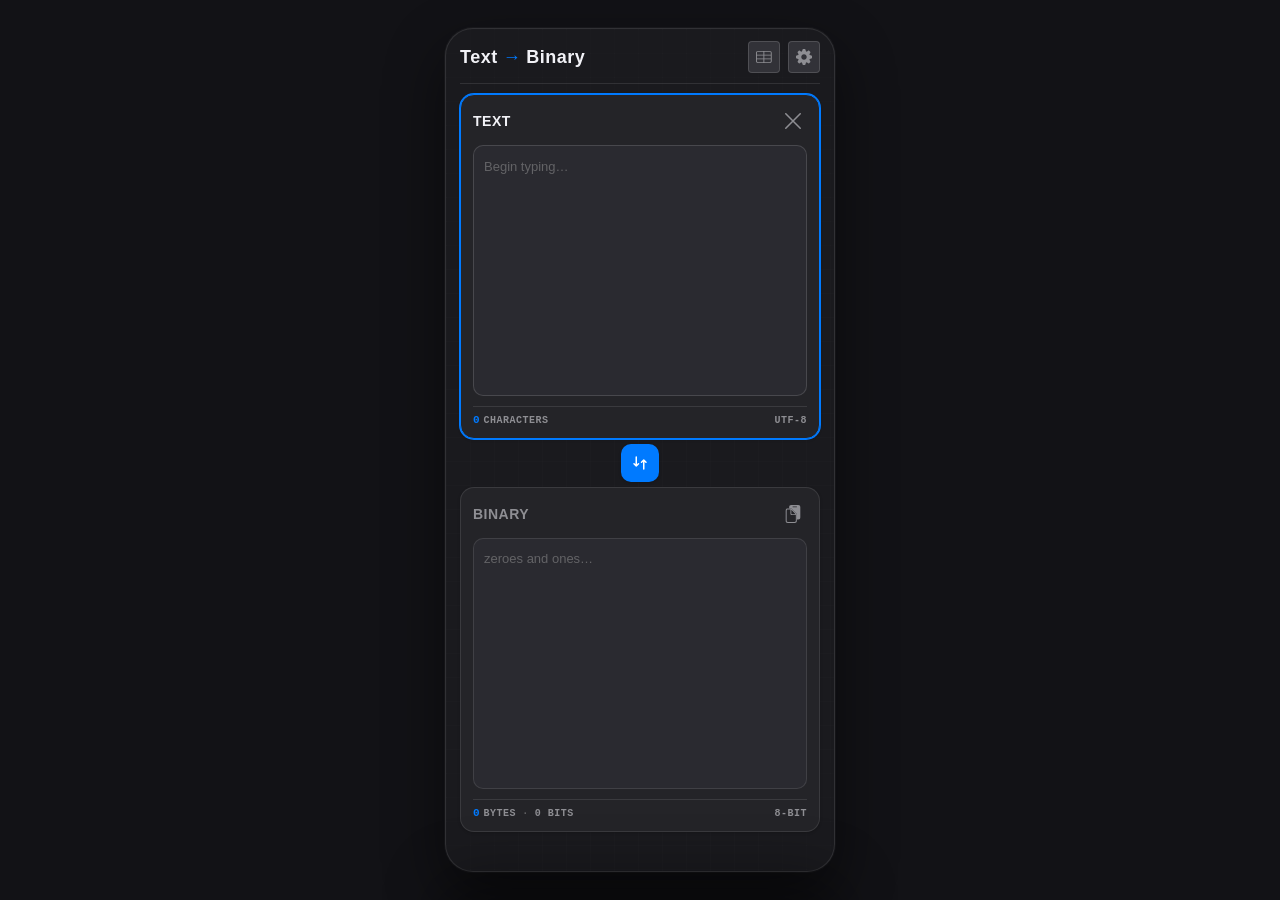
==== commit 03d69e18: "Sync Sat 05/23/2026 20:24:41.39" ====
--- a/index.html
+++ b/index.html
@@ -1,5 +1,5 @@
 <!DOCTYPE html>
-<html lang="en" data-theme="light">
+<html lang="en" data-theme="dark">
 <head>
 <meta charset="UTF-8">
 <meta name="viewport" content="width=device-width, initial-scale=1.0, viewport-fit=cover, user-scalable=no, maximum-scale=1.0, minimum-scale=1.0">
@@ -8,7 +8,7 @@
 <meta name="apple-mobile-web-app-status-bar-style" content="default">
 <meta name="apple-mobile-web-app-title" content="Binary">
 <meta name="format-detection" content="telephone=no">
-<meta name="theme-color" content="#f1f2f4" id="themeColor">
+<meta name="theme-color" content="#1a1a1e" id="themeColor">
 <link rel="apple-touch-icon" href="icon.svg">
 <link rel="icon" type="image/svg+xml" href="icon.svg">
 <link rel="manifest" href="manifest.json">
@@ -148,8 +148,8 @@
     <div class="setting">
       <div class="setting-label">Appearance</div>
       <div class="seg" data-setting="theme">
-        <button class="seg-btn active" data-val="light">Light</button>
-        <button class="seg-btn" data-val="dark">Dark</button>
+        <button class="seg-btn" data-val="light">Light</button>
+        <button class="seg-btn active" data-val="dark">Dark</button>
         <button class="seg-btn" data-val="auto">Auto</button>
       </div>
     </div>
@@ -159,7 +159,7 @@
       <div class="seg" data-setting="separator">
         <button class="seg-btn active" data-val="space">Space</button>
         <button class="seg-btn" data-val="comma">Comma</button>
-        <button class="seg-btn" data-val="dash">Dash</button>
+        <button class="seg-btn" data-val="none">None</button>
         <button class="seg-btn" data-val="custom">Custom</button>
       </div>
       <input type="text" class="sep-custom" id="sepCustom" placeholder="Type your separator (e.g. | or &middot;)" maxlength="3" hidden>
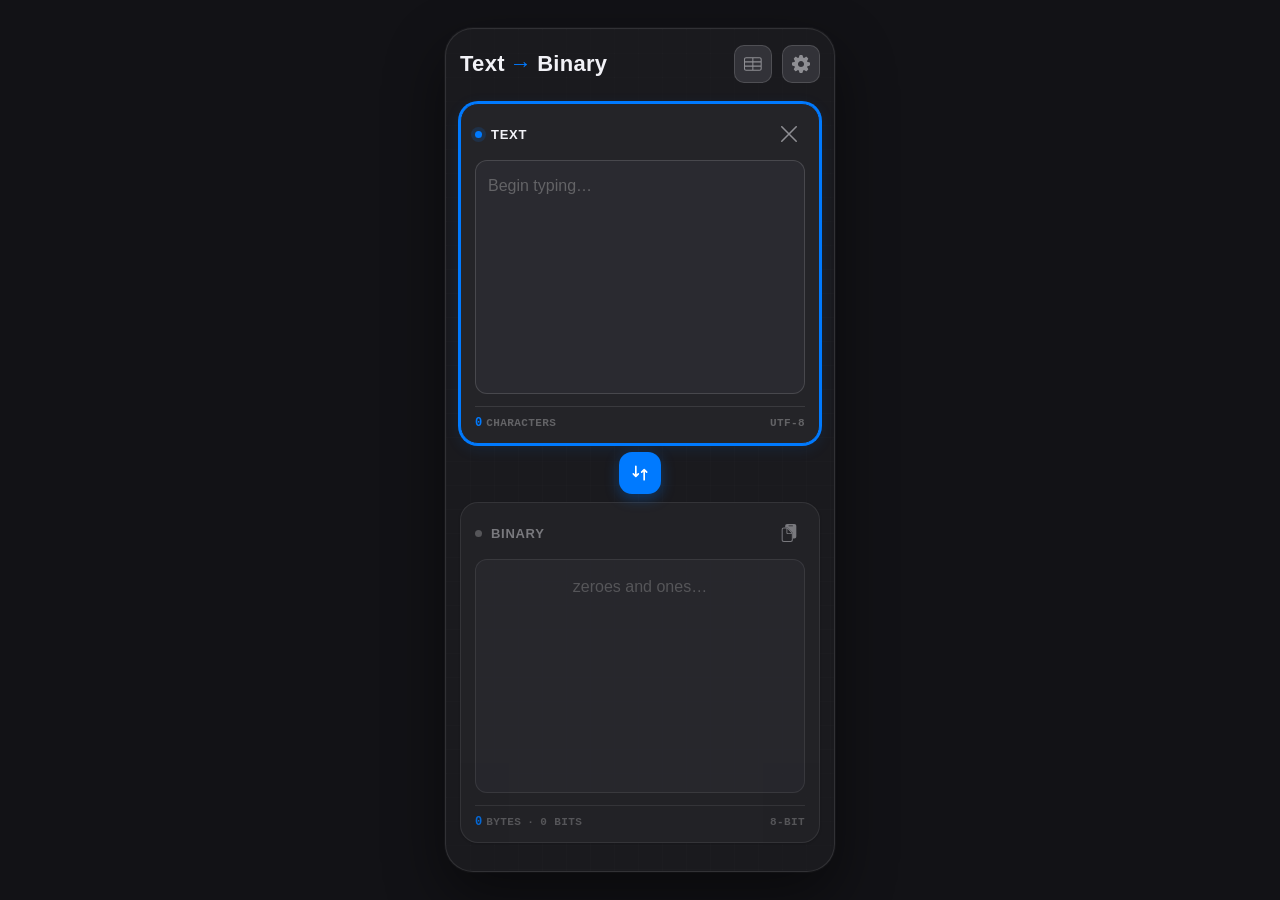
==== commit 224a515d: "Sync Thu 05/28/2026 20:29:12.48" ====
--- a/index.html
+++ b/index.html
@@ -9,8 +9,7 @@
 <meta name="apple-mobile-web-app-title" content="Binary">
 <meta name="format-detection" content="telephone=no">
 <meta name="theme-color" content="#1a1a1e" id="themeColor">
-<link rel="apple-touch-icon" href="icon.svg">
-<link rel="icon" type="image/svg+xml" href="icon.svg">
+<link rel="icon" type="image/png" href="images/icon-1024.png">
 <link rel="manifest" href="manifest.json">
 <title>Binary Translator</title>
 <link rel="stylesheet" href="style.css">
@@ -86,13 +85,14 @@
       </div>
     </section>
 
-    <div class="kbd hidden" id="kbd">
-      <button class="key" type="button" data-k="0" aria-label="Zero">0</button>
-      <button class="key" type="button" data-k="1" aria-label="One">1</button>
-      <button class="key key-back" type="button" data-k="back" aria-label="Backspace">
-        <svg xmlns="http://www.w3.org/2000/svg" viewBox="0 0.023 21.539 18.359" fill="currentColor"><g><path d="M18.4922 18.3828C20.5078 18.3828 21.5391 17.375 21.5391 15.375L21.5391 3.03125C21.5391 1.03125 20.5078 0.0234375 18.4922 0.0234375L9.82031 0.0234375C8.66406 0.0234375 7.71094 0.296875 6.91406 1.13281L0.90625 7.33594C0.273438 7.98438 0 8.5625 0 9.17969C0 9.79688 0.265625 10.3828 0.90625 11.0312L6.92188 17.1641C7.71875 17.9922 8.67188 18.375 9.82812 18.375ZM18.4688 17L9.80469 17C9.02344 17 8.5 16.7812 7.95312 16.2188L1.97656 10.1172C1.61719 9.74219 1.5 9.47656 1.5 9.17969C1.5 8.88281 1.625 8.61719 1.97656 8.25L7.94531 2.08594C8.48438 1.52344 9.02344 1.40625 9.79688 1.40625L18.4688 1.40625C19.5547 1.40625 20.1484 1.98438 20.1484 3.10156L20.1484 15.3047C20.1484 16.4219 19.5547 17 18.4688 17Z" fill="currentColor" stroke="none"/><path d="M9.61719 13.1797L16.5703 6.21094C16.7109 6.07812 16.7891 5.91406 16.7891 5.71875C16.7891 5.33594 16.4766 5.03906 16.0859 5.03906C15.8984 5.03906 15.7344 5.10156 15.6016 5.25L8.625 12.1953C8.48438 12.3359 8.40625 12.5 8.40625 12.6953C8.40625 13.0781 8.71875 13.3984 9.10938 13.3984C9.3125 13.3984 9.47656 13.3125 9.61719 13.1797ZM15.5859 13.1797C15.7188 13.3125 15.8828 13.3984 16.0859 13.3984C16.4766 13.3984 16.7891 13.0781 16.7891 12.6953C16.7891 12.5 16.7109 12.3359 16.5703 12.1953L9.60156 5.25C9.46094 5.10156 9.30469 5.03906 9.10938 5.03906C8.71875 5.03906 8.40625 5.33594 8.40625 5.71875C8.40625 5.91406 8.48438 6.07812 8.625 6.21094Z" fill="currentColor" stroke="none"/></g></svg>
-      </button>
-    </div>
+  </div>
+
+  <div class="kbd hidden" id="kbd">
+    <button class="key" type="button" data-k="0" aria-label="Zero">0</button>
+    <button class="key" type="button" data-k="1" aria-label="One">1</button>
+    <button class="key key-back" type="button" data-k="back" aria-label="Backspace">
+      <svg xmlns="http://www.w3.org/2000/svg" viewBox="0 0.023 21.539 18.359" fill="currentColor"><g><path d="M18.4922 18.3828C20.5078 18.3828 21.5391 17.375 21.5391 15.375L21.5391 3.03125C21.5391 1.03125 20.5078 0.0234375 18.4922 0.0234375L9.82031 0.0234375C8.66406 0.0234375 7.71094 0.296875 6.91406 1.13281L0.90625 7.33594C0.273438 7.98438 0 8.5625 0 9.17969C0 9.79688 0.265625 10.3828 0.90625 11.0312L6.92188 17.1641C7.71875 17.9922 8.67188 18.375 9.82812 18.375ZM18.4688 17L9.80469 17C9.02344 17 8.5 16.7812 7.95312 16.2188L1.97656 10.1172C1.61719 9.74219 1.5 9.47656 1.5 9.17969C1.5 8.88281 1.625 8.61719 1.97656 8.25L7.94531 2.08594C8.48438 1.52344 9.02344 1.40625 9.79688 1.40625L18.4688 1.40625C19.5547 1.40625 20.1484 1.98438 20.1484 3.10156L20.1484 15.3047C20.1484 16.4219 19.5547 17 18.4688 17Z" fill="currentColor" stroke="none"/><path d="M9.61719 13.1797L16.5703 6.21094C16.7109 6.07812 16.7891 5.91406 16.7891 5.71875C16.7891 5.33594 16.4766 5.03906 16.0859 5.03906C15.8984 5.03906 15.7344 5.10156 15.6016 5.25L8.625 12.1953C8.48438 12.3359 8.40625 12.5 8.40625 12.6953C8.40625 13.0781 8.71875 13.3984 9.10938 13.3984C9.3125 13.3984 9.47656 13.3125 9.61719 13.1797ZM15.5859 13.1797C15.7188 13.3125 15.8828 13.3984 16.0859 13.3984C16.4766 13.3984 16.7891 13.0781 16.7891 12.6953C16.7891 12.5 16.7109 12.3359 16.5703 12.1953L9.60156 5.25C9.46094 5.10156 9.30469 5.03906 9.10938 5.03906C8.71875 5.03906 8.40625 5.33594 8.40625 5.71875C8.40625 5.91406 8.48438 6.07812 8.625 6.21094Z" fill="currentColor" stroke="none"/></g></svg>
+    </button>
   </div>
 
   <section class="ascii-screen" id="asciiScreen" aria-hidden="true" aria-label="ASCII lookup table">
@@ -135,22 +135,32 @@
   </section>
 </div>
 
-<!-- Settings Sheet -->
+<!-- Settings Modal -->
 <div class="sheet-backdrop" id="sheetBackdrop"></div>
-<div class="sheet" id="settingsSheet" role="dialog" aria-modal="true" aria-label="Settings" aria-hidden="true">
-  <div class="sheet-handle"></div>
-  <div class="sheet-head">
-    <h2 class="sheet-title">Settings</h2>
-    <button class="sheet-close" id="sheetClose" aria-label="Close settings">Done</button>
-  </div>
-  <div class="sheet-body">
+<div class="modal" id="settingsSheet" role="dialog" aria-modal="true" aria-label="Settings" aria-hidden="true">
+  <div class="modal-head">
+    <h2 class="modal-title">Settings</h2>
+    <button class="modal-x" id="sheetClose" aria-label="Close settings">
+      <svg viewBox="0 0 24 24" width="16" height="16" aria-hidden="true" focusable="false">
+        <path d="M6 6l12 12M18 6L6 18" fill="none" stroke="currentColor" stroke-width="2.2" stroke-linecap="round"/>
+      </svg>
+    </button>
+  </div>
+  <div class="modal-body">
 
     <div class="setting">
       <div class="setting-label">Appearance</div>
       <div class="seg" data-setting="theme">
-        <button class="seg-btn" data-val="light">Light</button>
         <button class="seg-btn active" data-val="dark">Dark</button>
-        <button class="seg-btn" data-val="auto">Auto</button>
+        <button class="seg-btn" data-val="electric">Electric</button>
+      </div>
+    </div>
+
+    <div class="setting" id="accentSetting">
+      <div class="setting-label">Accent color</div>
+      <div class="seg" data-setting="accent">
+        <button class="seg-btn active" data-val="blue"><span class="accent-dot accent-dot-blue"></span>Default</button>
+        <button class="seg-btn" data-val="green"><span class="accent-dot accent-dot-green"></span>Neon</button>
       </div>
     </div>
 
@@ -189,6 +199,10 @@
     </div>
 
   </div>
+  <div class="modal-foot">
+    <button class="modal-btn modal-btn-ghost" id="sheetCancel">Cancel</button>
+    <button class="modal-btn modal-btn-primary" id="sheetOk">OK</button>
+  </div>
 </div>
 
 <!-- Byte preview toast -->
--- a/style.css
+++ b/style.css
@@ -15,7 +15,8 @@
   --accent: #007aff;
   --accent-hover: #006edc;
   --accent-dim: rgba(0, 122, 255, 0.11);
-  --success: #34c759;
+  --on-accent: #fff;
+  --success: #39ff14;
   --radius: 8px;
   --control-radius: 4px;
   --font: -apple-system, BlinkMacSystemFont, "Segoe UI", Roboto, sans-serif;
@@ -47,7 +48,8 @@
   --kbd-key-shadow: 0 1px 0 rgba(0, 0, 0, 0.34), 0 1px 3px rgba(28, 34, 43, 0.12);
 }
 
-[data-theme="dark"] {
+[data-theme="dark"],
+[data-theme="electric"] {
   --bg: #1a1a1e;
   --bg-secondary: #242428;
   --bg-hover: #35353d;
@@ -61,7 +63,7 @@
   --accent: #007aff;
   --accent-hover: #0a84ff;
   --accent-dim: rgba(0, 122, 255, 0.15);
-  --success: #34c759;
+  --success: #39ff14;
   --body-bg: #121216;
   --shadow-1: 0 1px 3px rgba(0, 0, 0, 0.18);
   --shadow-2: 0 24px 60px rgba(0, 0, 0, 0.48), 0 0 0 1px rgba(255, 255, 255, 0.04);
@@ -92,7 +94,7 @@
     --accent: #007aff;
     --accent-hover: #0a84ff;
     --accent-dim: rgba(0, 122, 255, 0.15);
-    --success: #34c759;
+    --success: #39ff14;
     --body-bg: #121216;
     --shadow-1: 0 1px 3px rgba(0, 0, 0, 0.18);
     --shadow-2: 0 24px 60px rgba(0, 0, 0, 0.48), 0 0 0 1px rgba(255, 255, 255, 0.04);
@@ -109,6 +111,151 @@
   }
 }
 
+/* ---- Accent override: neon green ---- */
+[data-accent="green"] {
+  --accent: #39ff14;
+  --accent-hover: #2fe00f;
+  --accent-dim: rgba(57, 255, 20, 0.16);
+  --on-accent: #04210a;
+  --caret-blue: #39ff14;
+}
+
+[data-accent="green"] .swap {
+  box-shadow: 0 4px 14px rgba(57, 255, 20, 0.4), 0 1px 3px rgba(0, 0, 0, 0.12);
+}
+
+/* ---- Electric theme ---- */
+/* Both panels are always fully colored: text=green highlight/blue text,
+   binary=blue highlight/green text. Swap button still tracks active mode. */
+[data-theme="electric"] {
+  --elec-blue: #007aff;
+  --elec-green: #39ff14;
+  --elec-green-glow: 0 0 9px rgba(57, 255, 20, 0.55);
+}
+
+/* Both panels stay full opacity — both are always highlighted */
+[data-theme="electric"] .panel,
+[data-theme="electric"] .panel:not(.active) {
+  opacity: 1;
+}
+
+/* Panel outlines — always on, not just when active */
+[data-theme="electric"] #panelText {
+  border-color: var(--elec-green);
+  box-shadow: 0 0 0 2px var(--elec-green), 0 4px 18px rgba(57, 255, 20, 0.22);
+}
+
+[data-theme="electric"] #panelBin {
+  border-color: var(--elec-blue);
+  box-shadow: 0 0 0 2px var(--elec-blue), 0 4px 18px rgba(0, 122, 255, 0.22);
+}
+
+/* Inner content box borders + carets */
+[data-theme="electric"] #panelText .content {
+  caret-color: var(--elec-green);
+  border-color: var(--elec-green);
+}
+
+[data-theme="electric"] #panelBin .content {
+  caret-color: var(--elec-blue);
+  border-color: var(--elec-blue);
+}
+
+/* Panel content + label colors — text: blue, binary: green */
+[data-theme="electric"] #panelText #textInput {
+  color: var(--elec-blue);
+}
+
+[data-theme="electric"] #panelText .tag .name {
+  color: var(--elec-blue);
+}
+
+[data-theme="electric"] #panelText .tag::before {
+  background: var(--elec-blue);
+  box-shadow: 0 0 0 4px rgba(0, 122, 255, 0.2);
+}
+
+[data-theme="electric"] #panelBin .tag::before {
+  background: var(--elec-green);
+  box-shadow: var(--elec-green-glow);
+}
+
+[data-theme="electric"] #panelBin #binInput {
+  color: var(--elec-green);
+  text-shadow: var(--elec-green-glow);
+}
+
+[data-theme="electric"] #panelBin .tag .name {
+  color: var(--elec-green);
+  text-shadow: var(--elec-green-glow);
+}
+
+/* Header arrow tracks active mode */
+[data-theme="electric"] .app:has(#panelText.active) .title-arrow {
+  color: var(--elec-blue);
+}
+
+[data-theme="electric"] .app:has(#panelBin.active) .title-arrow {
+  color: var(--elec-green);
+  text-shadow: var(--elec-green-glow);
+}
+
+/* Swap button tracks active mode (text active=blue, binary active=green) */
+[data-theme="electric"] .app:has(#panelText.active) .swap {
+  background: var(--elec-blue);
+  color: #fff;
+  box-shadow: 0 4px 14px rgba(0, 122, 255, 0.4), 0 1px 3px rgba(0, 0, 0, 0.12);
+}
+
+[data-theme="electric"] .app:has(#panelBin.active) .swap {
+  background: var(--elec-green);
+  color: #1a1a1e;
+  box-shadow: 0 4px 16px rgba(57, 255, 20, 0.45), 0 1px 3px rgba(0, 0, 0, 0.12);
+}
+
+/* On-screen keyboard: pressed keys glow green */
+[data-theme="electric"] .key:active,
+[data-theme="electric"] .key.is-pressing,
+[data-theme="electric"] .key-back:active,
+[data-theme="electric"] .key-back.is-pressing {
+  color: var(--elec-green);
+}
+
+/* Clear buttons */
+[data-theme="electric"] #panelText .tool[data-act="clear"] {
+  color: var(--elec-blue);
+}
+
+[data-theme="electric"] #panelBin .tool[data-act="clear"] {
+  color: var(--elec-green);
+  filter: drop-shadow(0 0 4px rgba(57, 255, 20, 0.5));
+}
+
+/* Copy buttons */
+[data-theme="electric"] #panelText .tool[data-act="copy"],
+[data-theme="electric"] #panelBin .tool[data-act="copy"] {
+  color: var(--elec-green);
+  filter: drop-shadow(0 0 4px rgba(57, 255, 20, 0.5));
+}
+
+/* Meta bar — text panel: blue; binary panel: green */
+[data-theme="electric"] #panelText .meta,
+[data-theme="electric"] #panelText .meta .num {
+  color: var(--elec-blue);
+}
+
+[data-theme="electric"] #panelBin .meta,
+[data-theme="electric"] #panelBin .meta .num,
+[data-theme="electric"] #panelBin .meta .dot-sep {
+  color: var(--elec-green);
+  text-shadow: var(--elec-green-glow);
+}
+
+/* Electric drives both accents itself — hide the accent-color setting */
+[data-theme="electric"] #accentSetting {
+  display: none;
+}
+
 /* ---- Reset & base ---- */
 *, *::before, *::after {
   box-sizing: border-box;
@@ -198,7 +345,10 @@
   z-index: 1;
   display: flex;
   flex-direction: column;
+  width: 100%;
+  max-width: 100%;
   height: 100%;
+  overflow-x: hidden;
   padding: var(--app-pad-top) var(--app-pad-x) var(--app-pad-bottom);
 }
 
@@ -208,15 +358,16 @@
   flex: 0 0 auto;
   align-items: center;
   justify-content: space-between;
-  padding: 0 0 10px;
-  margin-bottom: 10px;
-  border-bottom: 1px solid var(--border);
+  min-width: 0;
+  padding: 4px 0 14px;
+  margin-bottom: 6px;
 }
 
 .title {
   display: flex;
   align-items: center;
   min-width: 0;
+  perspective: 600px;
 }
 
 .title .name {
@@ -224,161 +375,191 @@
   align-items: center;
   color: var(--text);
   font-family: var(--font);
-  font-size: 18px;
-  font-weight: 600;
+  font-size: 22px;
+  font-weight: 700;
   line-height: 1;
-  letter-spacing: 0.5px;
-  transform-origin: left center;
+  letter-spacing: 0.3px;
+  transform-origin: center;
+  backface-visibility: hidden;
   transition: opacity 0.12s ease, transform 0.12s ease, filter 0.12s ease;
   white-space: nowrap;
   will-change: opacity, transform;
 }
 
 .title .title-arrow {
+  display: inline-block;
   color: var(--accent);
   margin: 0 5px;
 }
 
 .title .name.title-exit {
-  filter: blur(2px);
-  opacity: 0;
-  transform: translateY(-4px) scale(0.995);
+  animation: titleFlipOut 0.14s cubic-bezier(0.4, 0, 1, 1) both;
+  transition: none;
 }
 
 .title .name.title-enter {
-  animation: titleFadeIn 0.18s cubic-bezier(.32, .72, .15, 1) both;
+  animation: titleFlipIn 0.34s cubic-bezier(0.16, 1, 0.3, 1) both;
   transition: none;
 }
 
-@keyframes titleFadeIn {
-  from {
-    filter: blur(2px);
-    opacity: 0;
-    transform: translateY(4px) scale(0.995);
-  }
-
-  to {
-    filter: blur(0);
-    opacity: 1;
-    transform: translateY(0);
-  }
+@keyframes titleFlipOut {
+  from { opacity: 1; transform: rotateX(0deg); }
+  to   { opacity: 0; transform: rotateX(-90deg); }
+}
+
+@keyframes titleFlipIn {
+  0%   { opacity: 0; transform: rotateX(90deg); }
+  55%  { opacity: 1; }
+  100% { opacity: 1; transform: rotateX(0deg); }
 }
 
 .header-actions {
   display: flex;
   align-items: center;
+  gap: 10px;
+}
+
+.icon-btn {
+  display: inline-flex;
+  align-items: center;
+  justify-content: center;
+  width: 38px;
+  height: 38px;
+  padding: 7px;
+  border: 1px solid var(--border-strong);
+  border-radius: 10px;
+  background: var(--surface-raised);
+  color: var(--text-secondary);
+  transition: background-color 0.15s ease, border-color 0.15s ease, color 0.15s ease, transform 0.15s ease;
+}
+
+.icon-btn:hover {
+  background: var(--bg-hover);
+  color: var(--text);
+}
+
+.icon-btn:active {
+  transform: scale(0.96);
+  opacity: 0.75;
+}
+
+.icon-btn:focus-visible {
+  outline: 2px solid var(--accent);
+  outline-offset: 2px;
+}
+
+.icon-btn svg {
+  display: block;
+  width: 18px;
+  height: 18px;
+}
+
+/* ---- Panels ---- */
+.panel {
+  position: relative;
+  display: flex;
+  flex: 1 1 0;
+  flex-direction: column;
+  min-width: 0;
+  min-height: 110px;
+  padding: 14px;
+  border: 1px solid var(--border);
+  border-radius: 18px;
+  background: var(--bg-secondary);
+  box-shadow: var(--shadow-1);
+  transition: border-color 0.18s ease, box-shadow 0.18s ease, background-color 0.18s ease;
+}
+
+#panelText {
+  order: 1;
+}
+
+#panelBin {
+  order: 3;
+}
+
+/* Active panel is always on top; swap button pivots between them */
+.app.swapped #panelText {
+  order: 3;
+}
+
+.app.swapped #panelBin {
+  order: 1;
+}
+
+.panel:not(.active) {
+  opacity: 0.82;
+  z-index: 0;
+}
+
+.panel.active {
+  z-index: 1;
+  border-color: var(--accent);
+  box-shadow: 0 0 0 2px var(--accent), 0 4px 16px rgba(0, 122, 255, 0.13);
+}
+
+.panel-head {
+  display: flex;
+  flex: 0 0 auto;
+  align-items: center;
+  justify-content: space-between;
+  gap: 10px;
+  min-height: 32px;
+  margin-bottom: 10px;
+}
+
+.tag {
+  display: flex;
+  min-width: 0;
+  align-items: center;
+  gap: 9px;
+}
+
+.tag::before {
+  content: "";
+  flex: 0 0 auto;
+  width: 7px;
+  height: 7px;
+  border-radius: 50%;
+  background: var(--text-tertiary);
+  transition: background-color 0.18s ease, box-shadow 0.18s ease;
+}
+
+.panel.active .tag::before {
+  background: var(--accent);
+  box-shadow: 0 0 0 4px var(--accent-dim);
+}
+
+.tag .name {
+  color: var(--text-secondary);
+  font-family: var(--font);
+  font-size: 13px;
+  font-weight: 700;
+  line-height: 1;
+  letter-spacing: 0.7px;
+  text-transform: uppercase;
+}
+
+.panel.active .tag .name {
+  color: var(--text);
+}
+
+.tools {
+  display: flex;
+  flex: 0 0 auto;
+  align-items: center;
   gap: 8px;
 }
 
-.icon-btn {
+.tool {
   display: inline-flex;
   align-items: center;
   justify-content: center;
   width: 32px;
   height: 32px;
-  padding: 5px;
-  border: 1px solid var(--border-strong);
-  border-radius: var(--control-radius);
-  background: var(--surface-raised);
-  color: var(--text-secondary);
-  transition: background-color 0.15s ease, border-color 0.15s ease, color 0.15s ease, transform 0.15s ease;
-}
-
-.icon-btn:hover {
-  background: var(--bg-hover);
-  color: var(--text);
-}
-
-.icon-btn:active {
-  transform: scale(0.96);
-  opacity: 0.75;
-}
-
-.icon-btn:focus-visible {
-  outline: 2px solid var(--accent);
-  outline-offset: 2px;
-}
-
-.icon-btn svg {
-  display: block;
-  width: 16px;
-  height: 16px;
-}
-
-/* ---- Panels ---- */
-.panel {
-  position: relative;
-  display: flex;
-  flex: 1 1 0;
-  flex-direction: column;
-  min-height: 110px;
-  padding: 12px;
-  border: 1px solid var(--border);
-  border-radius: 14px;
-  background: var(--bg-secondary);
-  box-shadow: var(--shadow-1);
-  transition: border-color 0.18s ease, box-shadow 0.18s ease, background-color 0.18s ease;
-}
-
-#panelText {
-  margin-bottom: 5px;
-}
-
-#panelBin {
-  margin-top: 5px;
-}
-
-.panel.active {
-  border-color: var(--accent);
-  box-shadow: 0 0 0 1px var(--accent), var(--shadow-1);
-}
-
-.panel-head {
-  display: flex;
-  flex: 0 0 auto;
-  align-items: center;
-  justify-content: space-between;
-  gap: 10px;
-  margin-bottom: 10px;
-}
-
-.tag {
-  display: flex;
-  min-width: 0;
-  align-items: center;
-  gap: 8px;
-}
-
-.tag .name {
-  color: var(--text-secondary);
-  font-family: var(--font);
-  font-size: 14px;
-  font-weight: 700;
-  line-height: 1;
-  letter-spacing: 0.5px;
-  text-transform: uppercase;
-}
-
-.panel.active .tag .name {
-  color: var(--text);
-}
-
-.tools {
-  display: flex;
-  flex: 0 0 auto;
-  align-items: center;
-  gap: 6px;
-}
-
-.tool {
-  display: inline-flex;
-  align-items: center;
-  justify-content: center;
-  width: 28px;
-  height: 28px;
-  padding: 5px;
+  padding: 7px;
   border: 1px solid transparent;
-  border-radius: var(--control-radius);
+  border-radius: 8px;
   color: var(--text-secondary);
   transition: background-color 0.15s ease, border-color 0.15s ease, color 0.15s ease, transform 0.15s ease;
 }
@@ -418,20 +599,21 @@
 
 .content {
   flex: 1 1 0;
+  min-width: 0;
   min-height: 0;
-  padding: 10px;
+  padding: 12px;
   overflow-x: hidden;
   overflow-y: auto;
   border: 1px solid var(--border);
-  border-radius: 10px;
+  border-radius: 12px;
   outline: none;
   background: var(--surface);
   color: var(--text);
   cursor: text;
   caret-color: var(--caret-blue);
-  font-size: 14px;
+  font-size: 16px;
   font-weight: 400;
-  line-height: 1.55;
+  line-height: 1.6;
   word-break: break-word;
   scrollbar-width: none;
   user-select: text;
@@ -457,9 +639,9 @@
   content: attr(data-placeholder);
   color: var(--text-tertiary);
   font-family: var(--font);
-  font-size: 13px;
+  font-size: 16px;
   font-style: normal;
-  font-weight: 500;
+  font-weight: 400;
   pointer-events: none;
 }
 
@@ -468,9 +650,11 @@
   font-family: var(--mono);
   font-size: 14px;
   letter-spacing: 0;
+  line-height: 1.85;
+  text-align: center;
   white-space: pre-wrap;
-  word-break: break-all;
-  overflow-wrap: anywhere;
+  word-break: normal;
+  overflow-wrap: break-word;
   -webkit-user-modify: read-write-plaintext-only;
 }
 
@@ -499,7 +683,7 @@
 #binInput .byte:active,
 #binInput .byte.flash {
   background: var(--accent);
-  color: #fff;
+  color: var(--on-accent);
 }
 
 .meta {
@@ -507,24 +691,29 @@
   flex: 0 0 auto;
   align-items: center;
   justify-content: space-between;
+  min-width: 0;
   gap: 10px;
-  padding-top: 8px;
-  margin-top: 10px;
+  padding-top: 10px;
+  margin-top: 12px;
   border-top: 1px solid var(--border);
-  color: var(--text-secondary);
+  color: var(--text-tertiary);
   font-family: var(--mono);
-  font-size: 10px;
+  font-size: 11px;
   font-weight: 600;
   line-height: 1;
-  letter-spacing: 0.5px;
+  letter-spacing: 0.4px;
   text-transform: uppercase;
+}
+
+.meta > span {
+  min-width: 0;
 }
 
 .meta .num {
   margin-right: 4px;
   color: var(--accent);
   font-family: var(--mono);
-  font-size: 11px;
+  font-size: 12px;
   font-style: normal;
   font-weight: 700;
   letter-spacing: 0;
@@ -540,34 +729,36 @@
 .swap-wrap {
   position: relative;
   z-index: 2;
+  order: 2;
   display: flex;
   flex: 0 0 auto;
   justify-content: center;
-  height: 38px;
-  margin: 0;
+  height: 42px;
+  margin: 8px 0;
 }
 
 .swap {
   display: inline-flex;
   align-items: center;
   justify-content: center;
-  width: 38px;
-  height: 38px;
+  width: 42px;
+  height: 42px;
   border: 0;
-  border-radius: 10px;
+  border-radius: 13px;
   background: var(--accent);
-  color: #fff;
-  box-shadow: var(--shadow-1);
-  transition: background-color 0.15s ease, transform 0.24s ease, opacity 0.15s ease;
+  color: var(--on-accent);
+  box-shadow: 0 4px 14px rgba(0, 122, 255, 0.35), 0 1px 3px rgba(0, 0, 0, 0.12);
+  transition: background-color 0.15s ease, transform 0.32s cubic-bezier(0.34, 1.56, 0.64, 1), opacity 0.15s ease, box-shadow 0.15s ease;
 }
 
 .swap:hover {
   background: var(--accent-hover);
+  box-shadow: 0 6px 18px rgba(0, 122, 255, 0.42), 0 1px 3px rgba(0, 0, 0, 0.12);
 }
 
 .swap:active {
-  transform: rotate(180deg) scale(0.96);
-  opacity: 0.75;
+  transform: rotate(180deg) scale(0.88);
+  opacity: 0.82;
 }
 
 .swap:focus-visible {
@@ -577,31 +768,31 @@
 
 .swap svg {
   display: block;
-  width: 18px;
-  height: 18px;
+  width: 20px;
+  height: 20px;
 }
 
 /* ---- Keyboard ---- */
 .kbd {
-  position: relative;
+  position: absolute;
+  bottom: 0;
+  left: 0;
+  right: 0;
+  z-index: 2;
   display: grid;
-  flex: 0 0 auto;
   grid-template-columns: minmax(0, 1fr) minmax(0, 1fr) minmax(54px, 0.82fr);
   gap: 7px;
   max-height: 260px;
   padding: 9px 8px calc(10px + env(safe-area-inset-bottom));
-  margin: 10px calc(0px - var(--app-pad-x)) calc(0px - var(--app-pad-bottom));
   overflow: hidden;
   border-top: 1px solid rgba(118, 124, 133, 0.34);
   background: var(--kbd-bg);
   -webkit-backdrop-filter: blur(18px);
   backdrop-filter: blur(18px);
   touch-action: none;
-  transition: max-height 0.28s cubic-bezier(0.32, 0.72, 0.15, 1),
-    opacity 0.18s ease,
-    padding 0.28s cubic-bezier(0.32, 0.72, 0.15, 1),
-    margin 0.28s cubic-bezier(0.32, 0.72, 0.15, 1),
-    border-color 0.28s ease;
+  transform: translateY(0);
+  will-change: transform;
+  transition: transform 0.34s cubic-bezier(0.32, 0.72, 0, 1);
 }
 
 .kbd::before {
@@ -609,13 +800,14 @@
 }
 
 .kbd.hidden {
-  max-height: 0;
-  padding-top: 0;
-  padding-bottom: 0;
-  margin-bottom: 0;
-  border-top-color: transparent;
-  opacity: 0;
+  transform: translateY(100%);
   pointer-events: none;
+}
+
+@media (prefers-reduced-motion: reduce) {
+  .kbd {
+    transition: none;
+  }
 }
 
 .key {
@@ -696,106 +888,92 @@
   pointer-events: auto;
 }
 
-.sheet {
+.modal {
   position: fixed;
-  bottom: 0;
+  top: 50%;
   left: 50%;
   z-index: 101;
   display: flex;
   flex-direction: column;
-  width: 390px;
-  max-width: 100vw;
-  max-height: 80vh;
+  width: calc(100vw - 40px);
+  max-width: 360px;
+  max-height: min(640px, calc(100vh - 48px));
   overflow: hidden;
   border: 1px solid var(--border-strong);
-  border-bottom: 0;
-  border-radius: 12px 12px 0 0;
+  border-radius: 22px;
   background: var(--surface);
-  box-shadow: var(--sheet-shadow);
-  transform: translate(-50%, 100%);
-  transition: transform 0.32s cubic-bezier(0.32, 0.72, 0.15, 1.02);
-}
-
-.sheet.open {
-  transform: translate(-50%, 0);
-}
-
-@media (max-width: 500px) {
-  .sheet {
-    width: 100vw;
-  }
-}
-
-.sheet-handle {
+  box-shadow: var(--shadow-2);
+  opacity: 0;
+  transform: translate(-50%, -50%) scale(0.92);
+  transform-origin: center;
+  pointer-events: none;
+  transition: transform 0.34s cubic-bezier(0.2, 0.9, 0.25, 1.18),
+    opacity 0.22s ease;
+}
+
+.modal.open {
+  opacity: 1;
+  transform: translate(-50%, -50%) scale(1);
+  pointer-events: auto;
+}
+
+.modal-head {
+  position: relative;
   flex: 0 0 auto;
-  width: 34px;
-  height: 4px;
-  margin: 10px auto 0;
-  border-radius: 99px;
-  background: var(--text-tertiary);
-  opacity: 0.5;
-}
-
-.sheet-head {
-  display: flex;
-  flex: 0 0 auto;
-  align-items: center;
-  justify-content: space-between;
-  gap: 12px;
-  padding: 12px 18px;
+  padding: 22px 22px 16px;
+  text-align: center;
   border-bottom: 1px solid var(--border);
-  background: var(--bg-secondary);
-}
-
-.sheet-title {
+  background:
+    radial-gradient(120% 140% at 50% -40%, var(--accent-dim), transparent 70%),
+    var(--bg-secondary);
+}
+
+.modal-title {
   color: var(--text);
   font-family: var(--font);
-  font-size: 15px;
-  font-weight: 600;
+  font-size: 19px;
+  font-weight: 700;
   line-height: 1;
-  letter-spacing: 0.5px;
-}
-
-.sheet-title::first-letter {
-  color: inherit;
-}
-
-.sheet-close {
+  letter-spacing: 0.2px;
+}
+
+.modal-x {
+  position: absolute;
+  top: 14px;
+  right: 14px;
   display: inline-flex;
   align-items: center;
   justify-content: center;
-  min-height: 30px;
-  padding: 7px 12px;
-  border-radius: 10px;
-  background: var(--accent);
-  color: #fff;
-  font-size: 12px;
-  font-weight: 500;
-  letter-spacing: 0;
-  transition: background-color 0.15s ease, transform 0.15s ease, opacity 0.15s ease;
-}
-
-.sheet-close:hover {
-  background: var(--accent-hover);
-}
-
-.sheet-close:active {
-  transform: scale(0.97);
-  opacity: 0.75;
-}
-
-.sheet-close:focus-visible {
+  width: 32px;
+  height: 32px;
+  border-radius: 50%;
+  background: var(--surface-raised);
+  border: 1px solid var(--border);
+  color: var(--text-secondary);
+  transition: background-color 0.15s ease, color 0.15s ease, transform 0.15s ease, border-color 0.15s ease;
+}
+
+.modal-x:hover {
+  background: var(--bg-hover);
+  color: var(--text);
+}
+
+.modal-x:active {
+  transform: scale(0.9);
+}
+
+.modal-x:focus-visible {
   outline: 2px solid var(--accent);
   outline-offset: 2px;
 }
 
-.sheet-body {
-  padding: 8px 18px calc(20px + env(safe-area-inset-bottom));
+.modal-body {
+  padding: 6px 22px 18px;
   overflow-y: auto;
   scrollbar-width: none;
 }
 
-.sheet-body::-webkit-scrollbar {
+.modal-body::-webkit-scrollbar {
   display: none;
 }
 
@@ -889,6 +1067,24 @@
 .seg-btn:focus-visible {
   outline: 2px solid var(--accent);
   outline-offset: 2px;
+}
+
+.accent-dot {
+  display: inline-block;
+  width: 10px;
+  height: 10px;
+  margin-right: 6px;
+  border-radius: 50%;
+  box-shadow: 0 0 0 1px rgba(0, 0, 0, 0.12) inset;
+}
+
+.accent-dot-blue {
+  background: #007aff;
+}
+
+.accent-dot-green {
+  background: #39ff14;
+  box-shadow: 0 0 6px rgba(57, 255, 20, 0.7);
 }
 
 .sep-custom {
@@ -1002,7 +1198,95 @@
   opacity: 0.75;
 }
 
+/* Modal footer (Cancel / OK) */
+.modal-foot {
+  display: flex;
+  flex: 0 0 auto;
+  gap: 10px;
+  padding: 14px 22px calc(18px + env(safe-area-inset-bottom));
+  border-top: 1px solid var(--border);
+  background: var(--bg-secondary);
+}
+
+.modal-btn {
+  flex: 1 1 0;
+  display: inline-flex;
+  align-items: center;
+  justify-content: center;
+  min-height: 46px;
+  border-radius: 14px;
+  font-family: var(--font);
+  font-size: 15px;
+  font-weight: 600;
+  letter-spacing: 0.2px;
+  transition: background-color 0.15s ease, color 0.15s ease, border-color 0.15s ease, transform 0.12s ease, box-shadow 0.15s ease;
+}
+
+.modal-btn:active {
+  transform: scale(0.97);
+}
+
+.modal-btn:focus-visible {
+  outline: 2px solid var(--accent);
+  outline-offset: 2px;
+}
+
+.modal-btn-ghost {
+  border: 1px solid var(--border-strong);
+  background: var(--surface-raised);
+  color: var(--text-secondary);
+}
+
+.modal-btn-ghost:hover {
+  background: var(--bg-hover);
+  color: var(--text);
+}
+
+.modal-btn-primary {
+  border: 1px solid var(--accent);
+  background: var(--accent);
+  color: var(--on-accent);
+  box-shadow: 0 6px 18px -6px var(--accent);
+}
+
+.modal-btn-primary:hover {
+  background: var(--accent-hover);
+  border-color: var(--accent-hover);
+}
+
 /* ---- Toast (byte preview) ---- */
+/* Tap-for-byte preview: brief color flash of the tapped byte + its character.
+   A transparent overlay mirrors the field; only .fx is colored, so opacity
+   can fade in and back out without touching the editable content. */
+.byte-flash-overlay {
+  position: absolute;
+  z-index: 2;
+  box-sizing: border-box;
+  margin: 0;
+  border-style: solid;
+  border-color: transparent;
+  background: transparent;
+  color: transparent;
+  opacity: 0;
+  pointer-events: none;
+  overflow: hidden;
+  transition: opacity 0.2s ease;
+}
+
+.byte-flash-overlay.show {
+  opacity: 1;
+}
+
+.byte-flash-overlay .fx {
+  color: #39ff14;
+  text-shadow: 0 0 9px rgba(57, 255, 20, 0.55);
+}
+
+[data-theme="electric"] .byte-flash-overlay.bin .fx {
+  color: #007aff;
+  text-shadow: 0 0 9px rgba(0, 122, 255, 0.6);
+}
+
 .toast {
   position: fixed;
   top: 30%;
@@ -1058,13 +1342,10 @@
 }
 
 @media (prefers-reduced-motion: reduce) {
-  .title .name.title-exit {
+  .title .name.title-exit,
+  .title .name.title-enter {
+    animation: none;
     opacity: 1;
     transform: none;
-    transition: none;
   }
-
-  .title .name.title-enter {
-    animation: none;
-  }
-}
+}
